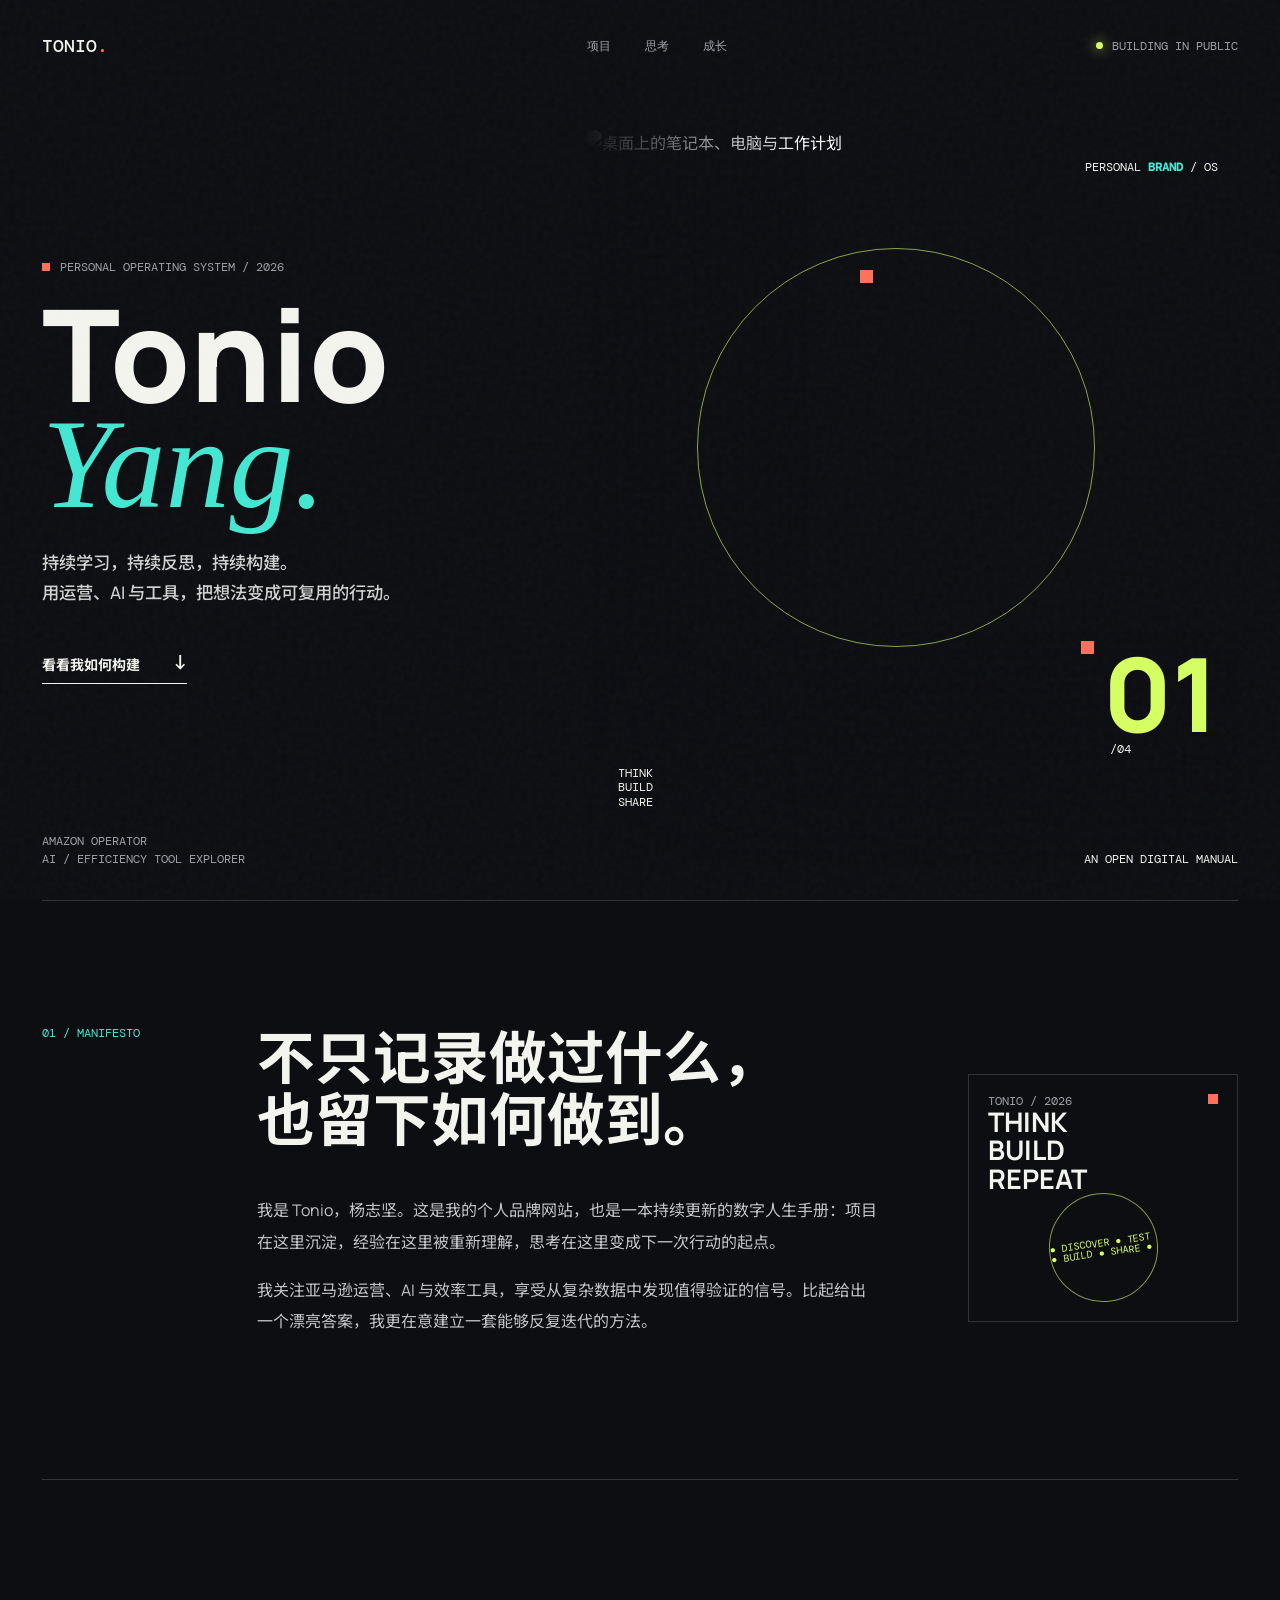
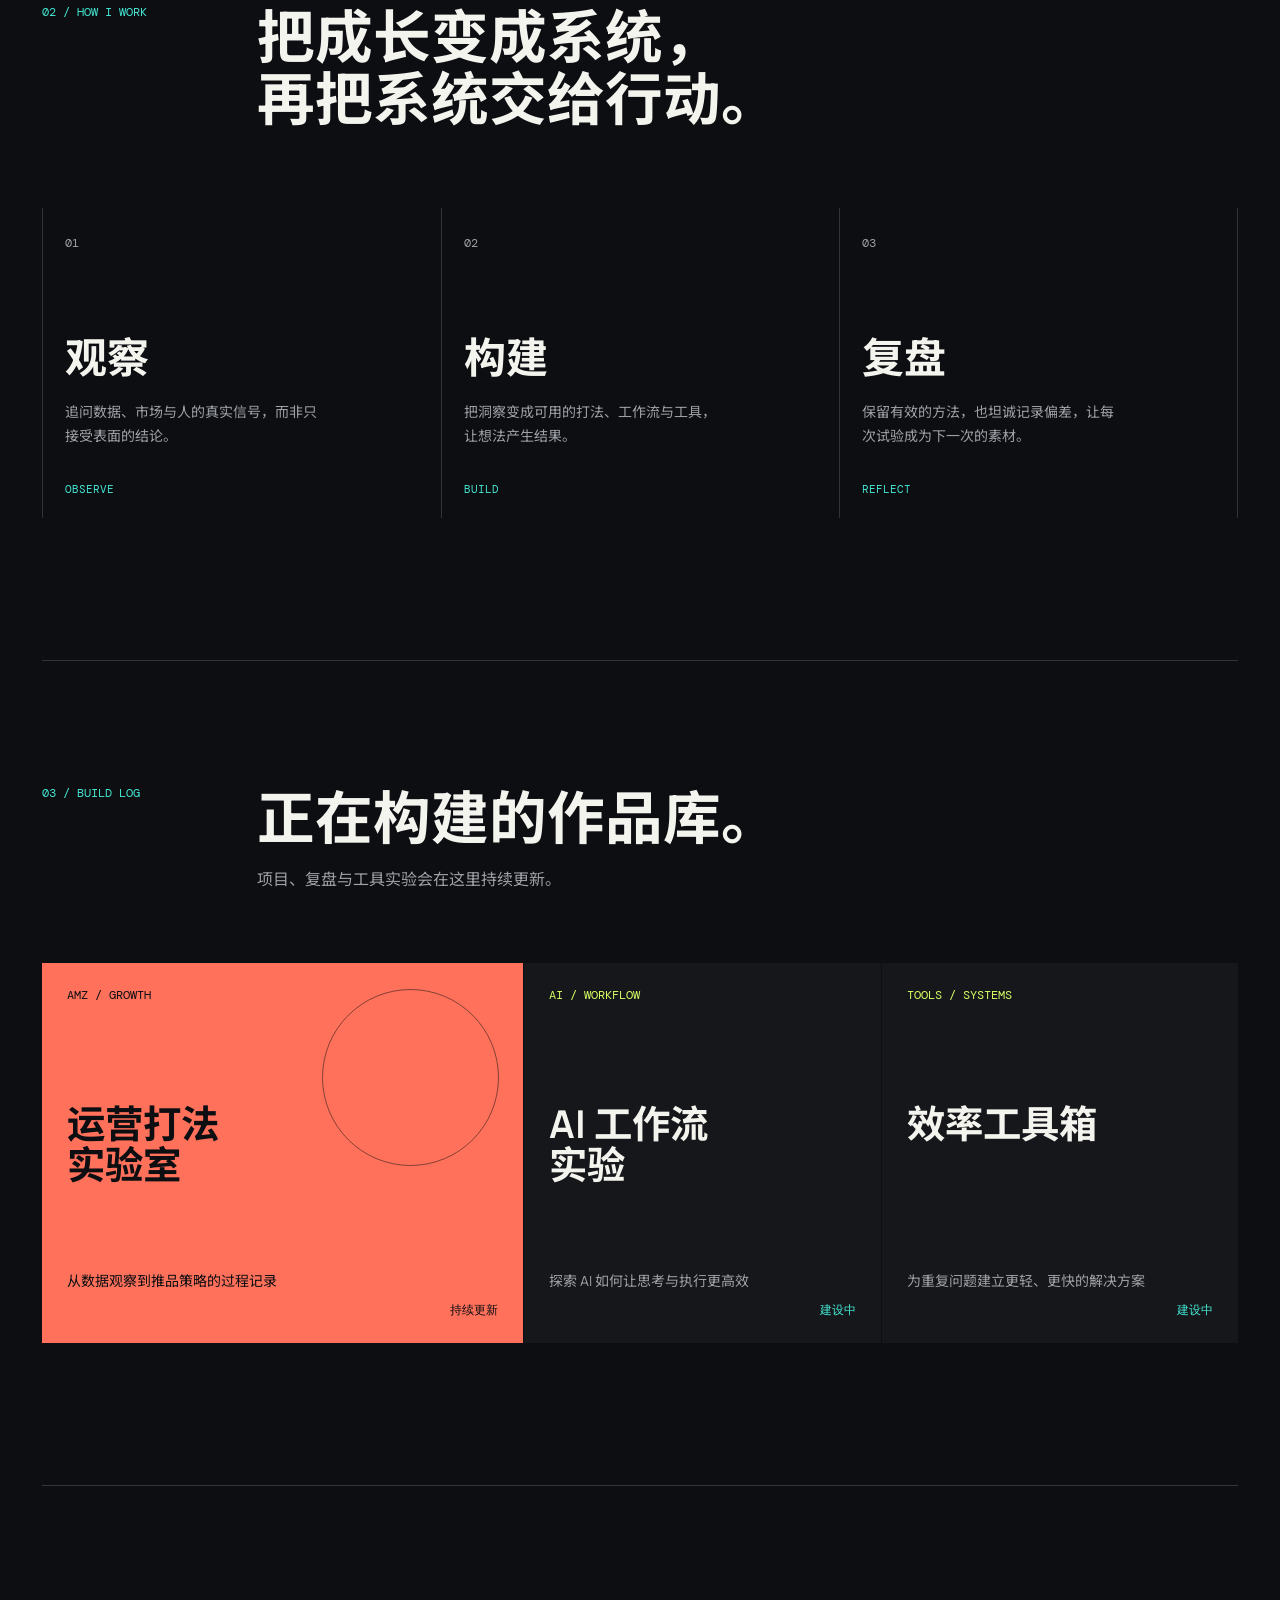
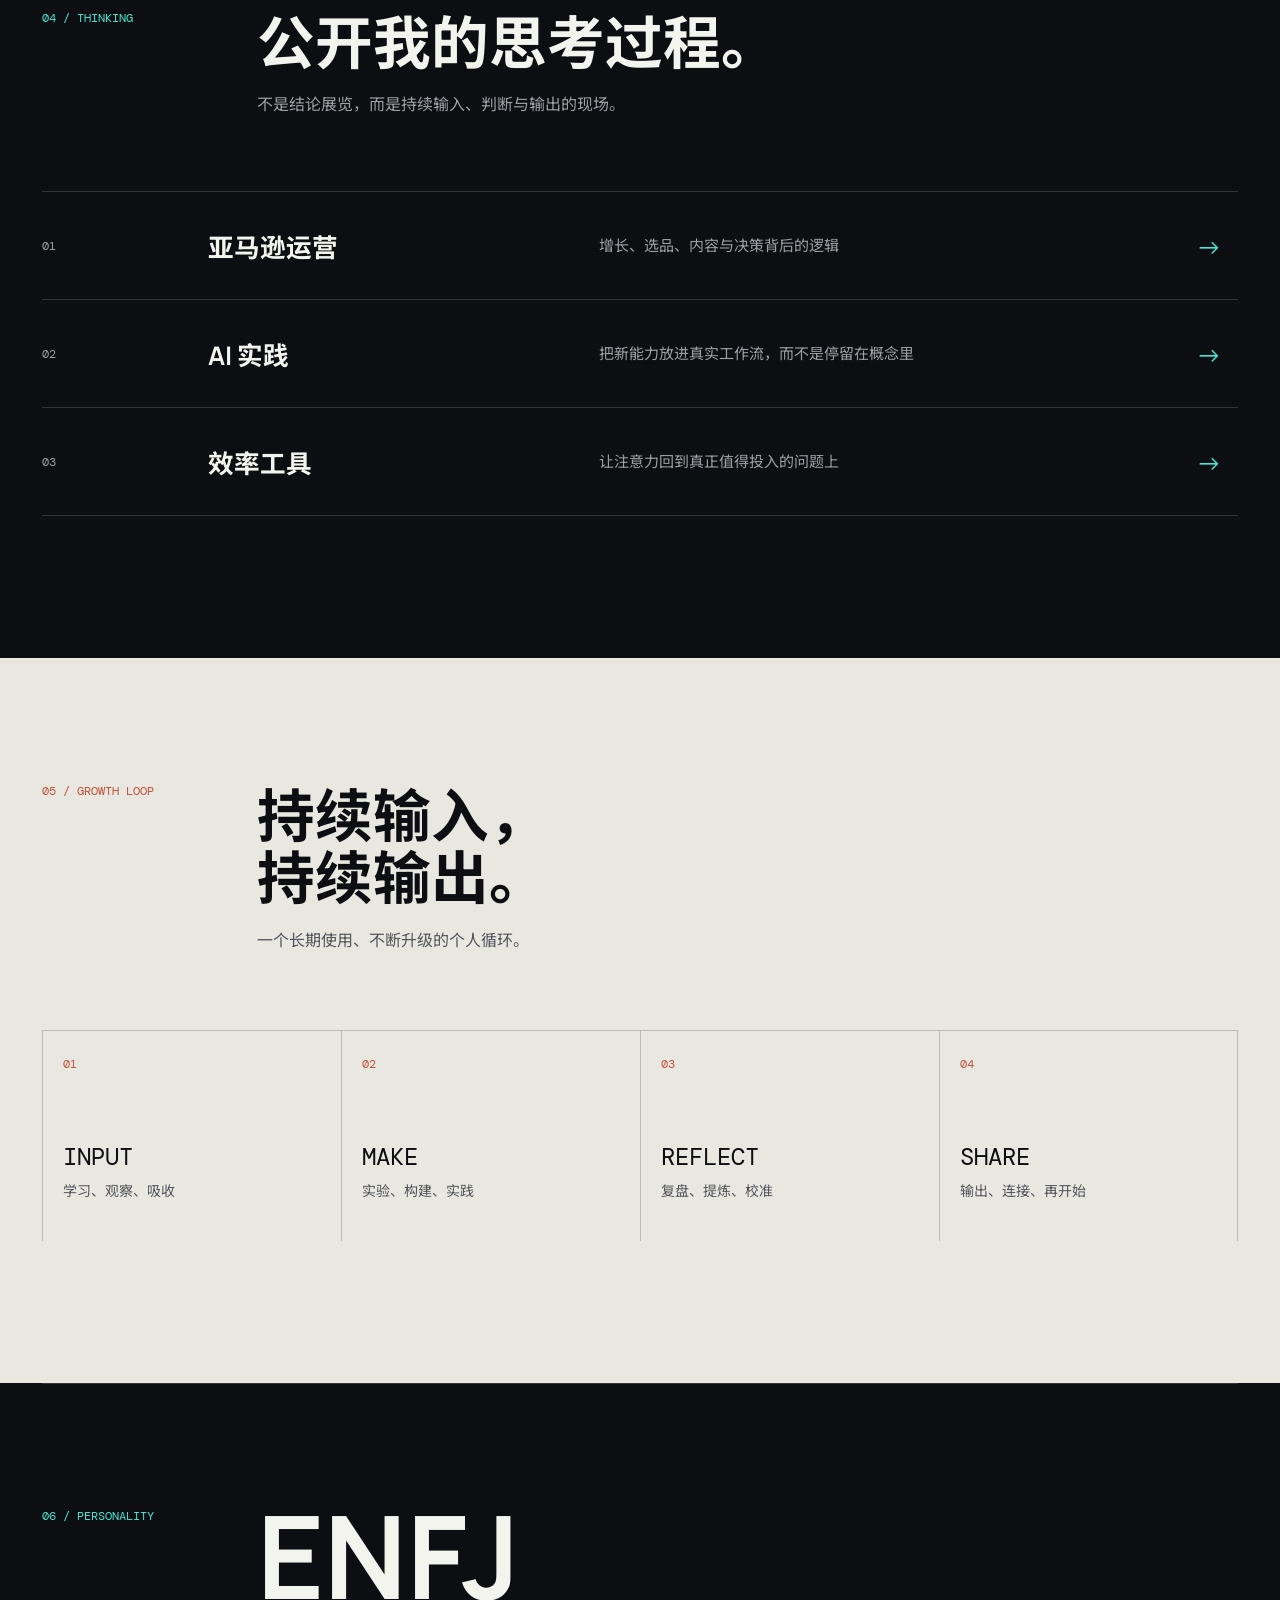
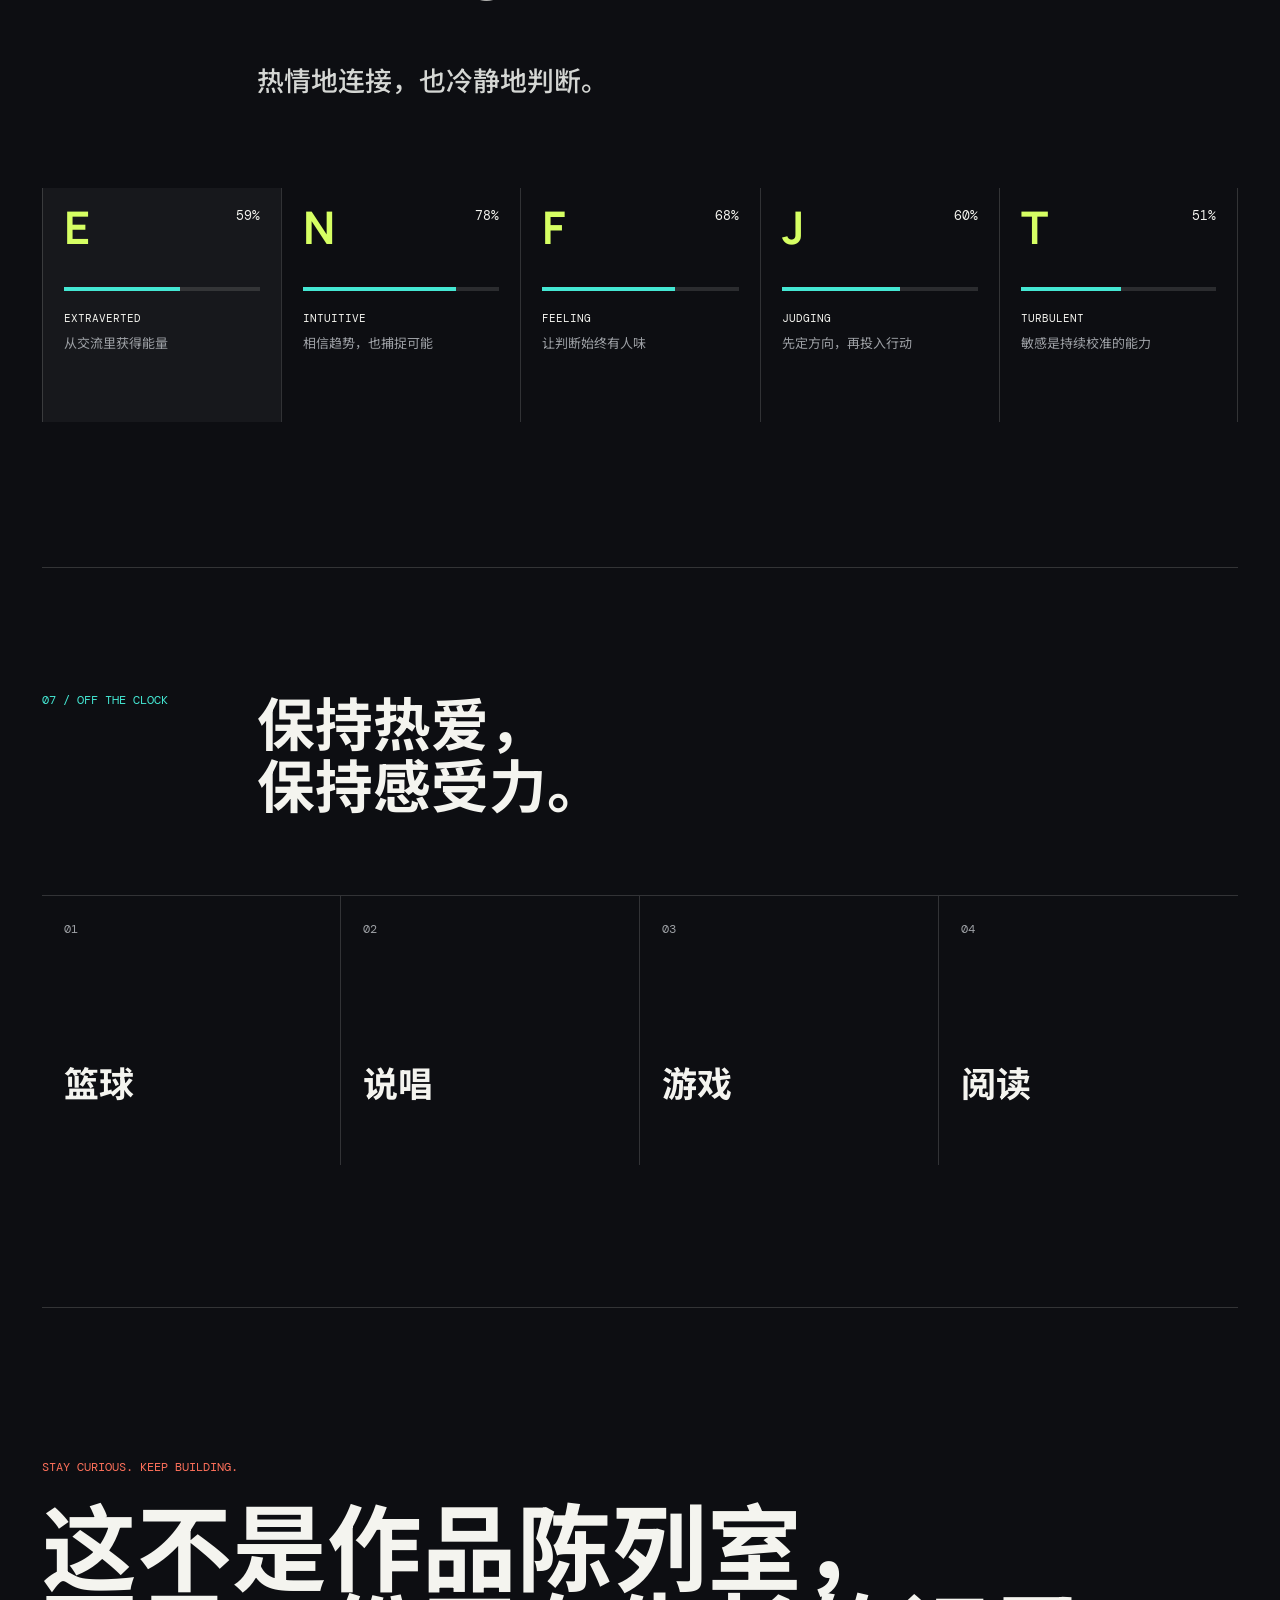
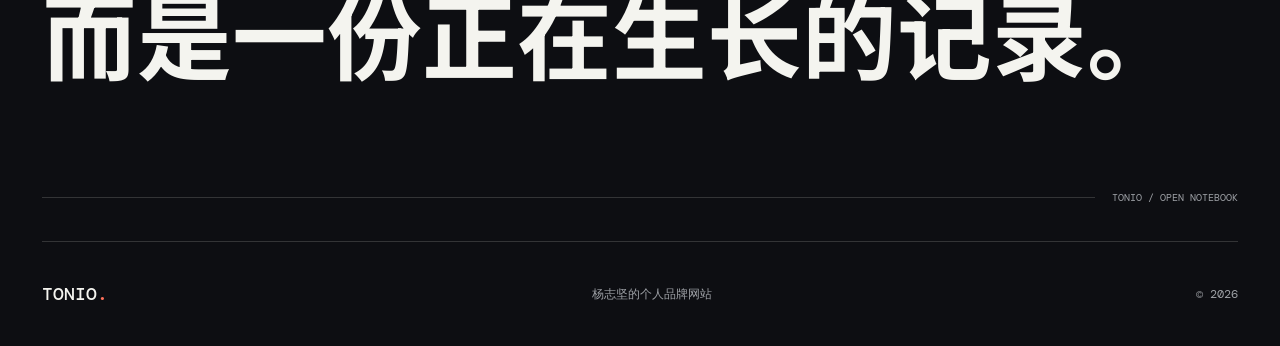
==== index.html @ 7b36118b "Initial personal brand website" ====
<!DOCTYPE html>
<html lang="zh-CN">
  <head>
    <meta charset="UTF-8" />
    <meta name="viewport" content="width=device-width, initial-scale=1.0" />
    <meta name="description" content="Tonio 杨志坚的个人品牌网站，记录亚马逊运营、AI、效率工具与持续构建。" />
    <title>Tonio | 杨志坚</title>
    <link rel="preconnect" href="https://images.unsplash.com" />
    <link rel="preconnect" href="https://fonts.googleapis.com" />
    <link rel="preconnect" href="https://fonts.gstatic.com" crossorigin />
    <link href="https://fonts.googleapis.com/css2?family=DM+Mono:wght@400;500&family=Manrope:wght@400;500;600;700;800&family=Noto+Sans+SC:wght@400;500;600;700;800&display=swap" rel="stylesheet" />
    <link rel="stylesheet" href="styles.css" />
  </head>
  <body>
    <div class="site-shell">
      <header class="site-header">
        <a class="wordmark" href="#top" aria-label="Tonio 主页">TONIO<span>.</span></a>
        <nav class="desktop-nav" aria-label="主导航">
          <a href="#projects">项目</a>
          <a href="#thinking">思考</a>
          <a href="#growth">成长</a>
        </nav>
        <a class="header-status" href="#about"><i></i> BUILDING IN PUBLIC</a>
      </header>

      <main id="top">
        <section class="hero brand-hero" aria-labelledby="hero-title">
          <div class="hero-copy">
            <p class="eyebrow"><span></span> PERSONAL OPERATING SYSTEM / 2026</p>
            <h1 id="hero-title">Tonio<br /><em>Yang.</em></h1>
            <p class="hero-intro">持续学习，持续反思，持续构建。<br />用运营、AI 与工具，把想法变成可复用的行动。</p>
            <a class="jump-link" href="#build">看看我如何构建 <b aria-hidden="true">↓</b></a>
          </div>
          <div class="hero-visual brand-visual">
            <div class="visual-label visual-label-top">PERSONAL <strong>BRAND</strong> / OS</div>
            <img src="https://images.unsplash.com/photo-1454165804606-c3d57bc86b40?auto=format&fit=crop&w=1400&q=85" alt="桌面上的笔记本、电脑与工作计划" />
            <div class="visual-number">01<span>/04</span></div>
            <div class="visual-label visual-label-bottom">THINK<br />BUILD<br />SHARE</div>
            <div class="signal signal-one"></div>
            <div class="signal signal-two"></div>
          </div>
          <div class="hero-footer">
            <p>AMAZON OPERATOR<br />AI / EFFICIENCY TOOL EXPLORER</p>
            <p>AN OPEN DIGITAL MANUAL</p>
          </div>
        </section>

        <section class="about section-grid" id="about" aria-labelledby="about-title">
          <p class="section-mark">01 / MANIFESTO</p>
          <div class="about-copy">
            <h2 id="about-title">不只记录做过什么，<br />也留下如何做到。</h2>
            <p>我是 Tonio，杨志坚。这是我的个人品牌网站，也是一本持续更新的数字人生手册：项目在这里沉淀，经验在这里被重新理解，思考在这里变成下一次行动的起点。</p>
            <p>我关注亚马逊运营、AI 与效率工具，享受从复杂数据中发现值得验证的信号。比起给出一个漂亮答案，我更在意建立一套能够反复迭代的方法。</p>
          </div>
          <aside class="profile-stamp" aria-label="个人关键词">
            <p>TONIO / 2026</p>
            <strong>THINK<br />BUILD<br />REPEAT</strong>
            <div class="stamp-ring">● DISCOVER ● TEST ● BUILD ● SHARE ●</div>
          </aside>
        </section>

        <section class="build-system" id="build" aria-labelledby="build-title">
          <div class="section-heading">
            <p class="section-mark">02 / HOW I WORK</p>
            <h2 id="build-title">把成长变成系统，<br />再把系统交给行动。</h2>
          </div>
          <div class="principles">
            <article class="principle-card"><span>01</span><h3>观察</h3><p>追问数据、市场与人的真实信号，而非只接受表面的结论。</p><b>OBSERVE</b></article>
            <article class="principle-card"><span>02</span><h3>构建</h3><p>把洞察变成可用的打法、工作流与工具，让想法产生结果。</p><b>BUILD</b></article>
            <article class="principle-card"><span>03</span><h3>复盘</h3><p>保留有效的方法，也坦诚记录偏差，让每次试验成为下一次的素材。</p><b>REFLECT</b></article>
          </div>
        </section>

        <section class="projects-section" id="projects" aria-labelledby="projects-title">
          <div class="section-heading compact-heading">
            <p class="section-mark">03 / BUILD LOG</p>
            <div><h2 id="projects-title">正在构建的作品库。</h2><p>项目、复盘与工具实验会在这里持续更新。</p></div>
          </div>
          <div class="project-grid">
            <article class="project-card featured-project"><p>AMZ / GROWTH</p><h3>运营打法<br />实验室</h3><span>从数据观察到推品策略的过程记录</span><b>持续更新</b></article>
            <article class="project-card"><p>AI / WORKFLOW</p><h3>AI 工作流<br />实验</h3><span>探索 AI 如何让思考与执行更高效</span><b>建设中</b></article>
            <article class="project-card"><p>TOOLS / SYSTEMS</p><h3>效率工具箱</h3><span>为重复问题建立更轻、更快的解决方案</span><b>建设中</b></article>
          </div>
        </section>

        <section class="thinking" id="thinking" aria-labelledby="thinking-title">
          <div class="section-heading compact-heading">
            <p class="section-mark">04 / THINKING</p>
            <div><h2 id="thinking-title">公开我的思考过程。</h2><p>不是结论展览，而是持续输入、判断与输出的现场。</p></div>
          </div>
          <div class="thought-list">
            <a class="thought-row" href="#thinking"><span>01</span><h3>亚马逊运营</h3><p>增长、选品、内容与决策背后的逻辑</p><b>→</b></a>
            <a class="thought-row" href="#thinking"><span>02</span><h3>AI 实践</h3><p>把新能力放进真实工作流，而不是停留在概念里</p><b>→</b></a>
            <a class="thought-row" href="#thinking"><span>03</span><h3>效率工具</h3><p>让注意力回到真正值得投入的问题上</p><b>→</b></a>
          </div>
        </section>

        <section class="growth" id="growth" aria-labelledby="growth-title">
          <div class="section-heading compact-heading">
            <p class="section-mark">05 / GROWTH LOOP</p>
            <div><h2 id="growth-title">持续输入，<br />持续输出。</h2><p>一个长期使用、不断升级的个人循环。</p></div>
          </div>
          <ol class="growth-loop">
            <li><strong>01</strong><div><b>INPUT</b><p>学习、观察、吸收</p></div></li>
            <li><strong>02</strong><div><b>MAKE</b><p>实验、构建、实践</p></div></li>
            <li><strong>03</strong><div><b>REFLECT</b><p>复盘、提炼、校准</p></div></li>
            <li><strong>04</strong><div><b>SHARE</b><p>输出、连接、再开始</p></div></li>
          </ol>
        </section>

        <section class="mindset" id="mindset" aria-labelledby="mindset-title">
          <div class="mindset-heading"><p class="section-mark">06 / PERSONALITY</p><h2 id="mindset-title">ENFJ<br /><span>热情地连接，也冷静地判断。</span></h2></div>
          <div class="traits" aria-label="MBTI 人格维度">
            <article class="trait-card active"><div class="trait-top"><span>E</span><b>59%</b></div><div class="meter"><i style="--value: 59%"></i></div><p>EXTRAVERTED</p><small>从交流里获得能量</small></article>
            <article class="trait-card"><div class="trait-top"><span>N</span><b>78%</b></div><div class="meter"><i style="--value: 78%"></i></div><p>INTUITIVE</p><small>相信趋势，也捕捉可能</small></article>
            <article class="trait-card"><div class="trait-top"><span>F</span><b>68%</b></div><div class="meter"><i style="--value: 68%"></i></div><p>FEELING</p><small>让判断始终有人味</small></article>
            <article class="trait-card"><div class="trait-top"><span>J</span><b>60%</b></div><div class="meter"><i style="--value: 60%"></i></div><p>JUDGING</p><small>先定方向，再投入行动</small></article>
            <article class="trait-card split-trait"><div class="trait-top"><span>T</span><b>51%</b></div><div class="meter"><i style="--value: 51%"></i></div><p>TURBULENT</p><small>敏感是持续校准的能力</small></article>
          </div>
        </section>

        <section class="off-work" id="off-work" aria-labelledby="off-work-title">
          <div class="off-work-header"><p class="section-mark">07 / OFF THE CLOCK</p><h2 id="off-work-title">保持热爱，<br />保持感受力。</h2></div>
          <div class="interests">
            <article class="interest-card basketball"><span>01</span><h3>篮球</h3><p>在每一次跑动与协作里，找回专注。</p></article>
            <article class="interest-card music"><span>02</span><h3>说唱</h3><p>喜欢真实、有态度，也有节奏的表达。</p></article>
            <article class="interest-card game"><span>03</span><h3>游戏</h3><p>沉浸、探索，然后重新理解规则。</p></article>
            <article class="interest-card books"><span>04</span><h3>阅读</h3><p>用别人的问题，打开自己的答案。</p></article>
          </div>
        </section>

        <section class="closing"><p>STAY CURIOUS. KEEP BUILDING.</p><h2>这不是作品陈列室，<br />而是一份正在生长的记录。</h2><div class="closing-line"><span></span><b>TONIO / OPEN NOTEBOOK</b></div></section>
      </main>
      <footer class="site-footer"><a class="wordmark" href="#top">TONIO<span>.</span></a><p>杨志坚的个人品牌网站</p><p>© <span id="year"></span></p></footer>
    </div>
    <script src="script.js"></script>
  </body>
</html>
---- styles.css ----
:root {
  --bg: #0d0e12;
  --ink: #f4f4ef;
  --muted: #9da0a5;
  --line: rgba(244, 244, 239, 0.16);
  --cyan: #44e7d3;
  --coral: #ff715b;
  --acid: #d6ff63;
  --display: "Manrope", "Noto Sans SC", sans-serif;
  --mono: "DM Mono", monospace;
}

* { box-sizing: border-box; }
html { scroll-behavior: smooth; }
body {
  margin: 0;
  color: var(--ink);
  background: var(--bg);
  font-family: var(--display);
  letter-spacing: 0;
  overflow-x: hidden;
}
body::before {
  background-image: url("data:image/svg+xml,%3Csvg viewBox='0 0 180 180' xmlns='http://www.w3.org/2000/svg'%3E%3Cfilter id='n'%3E%3CfeTurbulence type='fractalNoise' baseFrequency='.9' numOctaves='4' stitchTiles='stitch'/%3E%3C/filter%3E%3Crect width='100%25' height='100%25' filter='url(%23n)' opacity='.85'/%3E%3C/svg%3E");
  content: "";
  inset: 0;
  opacity: 0.035;
  pointer-events: none;
  position: fixed;
  z-index: 20;
}
a { color: inherit; text-decoration: none; }
.site-shell { margin: auto; max-width: 1520px; padding: 0 42px; }
.site-header {
  align-items: center;
  display: flex;
  height: 92px;
  justify-content: space-between;
}
.wordmark { font: 500 18px/1 var(--mono); letter-spacing: 0; }
.wordmark span { color: var(--coral); }
.desktop-nav { display: flex; gap: 34px; margin-left: 110px; }
.desktop-nav a, .header-status, .eyebrow, .section-mark, .hero-footer, .profile-stamp p, .trait-card p, .interest-card span, .closing p, .site-footer p { font: 12px/1.2 var(--mono); }
.desktop-nav a { color: var(--muted); transition: color .25s ease; }
.desktop-nav a:hover { color: var(--cyan); }
.header-status { align-items: center; color: var(--muted); display: flex; gap: 9px; }
.header-status i { background: var(--acid); border-radius: 50%; box-shadow: 0 0 13px var(--acid); height: 7px; width: 7px; }

.hero { display: grid; grid-template-columns: 1fr 1.2fr; min-height: calc(100vh - 92px); padding: 38px 0 32px; position: relative; }
.hero-copy { align-self: center; padding: 40px 0 105px; position: relative; z-index: 1; }
.eyebrow { align-items: center; color: var(--muted); display: flex; gap: 10px; }
.eyebrow span { background: var(--coral); height: 8px; width: 8px; }
h1, h2, h3, p { margin: 0; }
h1 { font-size: clamp(74px, 10vw, 170px); font-weight: 800; letter-spacing: 0; line-height: .82; margin: 27px 0 31px; }
h1 em { color: var(--cyan); font-family: Georgia, serif; font-weight: 400; }
.hero-intro { color: #d1d2d1; font-size: clamp(16px, 1.35vw, 21px); font-weight: 500; line-height: 1.75; }
.jump-link { border-bottom: 1px solid var(--ink); display: inline-flex; font-size: 14px; font-weight: 700; gap: 33px; margin-top: 46px; padding-bottom: 9px; transition: border-color .25s ease, color .25s ease; }
.jump-link:hover { border-color: var(--cyan); color: var(--cyan); }
.jump-link b { font-size: 20px; line-height: .7; }
.hero-visual { min-height: 610px; overflow: hidden; position: relative; }
.hero-visual::after { background: linear-gradient(90deg, var(--bg) 0%, transparent 34%), linear-gradient(0deg, var(--bg) 0%, transparent 32%); content: ""; inset: 0; position: absolute; }
.hero-visual img { filter: grayscale(100%) contrast(1.12); height: 100%; object-fit: cover; object-position: center; position: absolute; width: 100%; }
.hero-visual::before { border: 1px solid rgba(68, 231, 211, .55); border-radius: 50%; content: ""; height: min(31vw, 420px); left: 17%; position: absolute; top: 16%; width: min(31vw, 420px); z-index: 1; }
.visual-number { bottom: 15%; color: var(--acid); font-size: clamp(76px, 11vw, 165px); font-weight: 800; line-height: .75; position: absolute; right: -2%; z-index: 2; }
.visual-number span { font: 17px var(--mono); vertical-align: top; }
.visual-label { color: var(--ink); font: 12px/1.2 var(--mono); position: absolute; z-index: 2; }
.visual-label strong { color: var(--cyan); }
.visual-label-top { right: 3%; top: 4%; }
.visual-label-bottom { bottom: 8%; left: 5%; }
.signal { background: var(--coral); height: 13px; position: absolute; width: 13px; z-index: 2; }
.signal-one { left: 42%; top: 19%; }
.signal-two { bottom: 29%; right: 22%; }
.hero-footer { align-items: end; bottom: 32px; color: var(--muted); display: flex; justify-content: space-between; left: 0; position: absolute; right: 0; }
.hero-footer p { line-height: 1.45; }
.hero-footer p:last-child { color: var(--ink); }
.hero-footer span { color: var(--muted); }

.section-grid { border-top: 1px solid var(--line); display: grid; grid-template-columns: 18% 1fr 28%; padding: 125px 0 142px; }
.section-mark { color: var(--cyan); }
.about-copy { max-width: 620px; }
h2 { font-size: clamp(37px, 4.5vw, 73px); font-weight: 700; line-height: 1.08; }
.about-copy h2 { margin-bottom: 45px; }
.about-copy p { color: #c2c4c5; font-size: 16px; line-height: 1.95; margin-top: 17px; }
.profile-stamp { align-self: end; border: 1px solid var(--line); display: flex; flex-direction: column; justify-content: space-between; margin: 0 0 15px auto; min-height: 238px; padding: 19px; position: relative; width: min(100%, 270px); }
.profile-stamp::before { background: var(--coral); content: ""; height: 10px; position: absolute; right: 19px; top: 19px; width: 10px; }
.profile-stamp p { color: var(--muted); }
.profile-stamp strong { font-size: 27px; line-height: 1.05; }
.stamp-ring { align-self: center; border: 1px solid rgba(214, 255, 99, .6); border-radius: 50%; color: var(--acid); display: grid; font: 10px/1 var(--mono); height: 109px; place-items: center; transform: rotate(-8deg); width: 109px; }

.mindset { border-top: 1px solid var(--line); padding: 125px 0 145px; }
.mindset-heading { align-items: start; display: grid; grid-template-columns: 18% 1fr; }
.mindset-heading h2 { font-size: clamp(62px, 9vw, 140px); line-height: .8; }
.mindset-heading h2 span { color: #d5d7d4; font-size: clamp(21px, 2.1vw, 32px); font-weight: 500; line-height: 2.2; }
.traits { display: grid; grid-template-columns: repeat(5, 1fr); margin-top: 78px; }
.trait-card { border-left: 1px solid var(--line); min-height: 234px; padding: 19px 21px; transition: background .3s ease; }
.trait-card:last-child { border-right: 1px solid var(--line); }
.trait-card:hover, .trait-card.active { background: rgba(255,255,255,.045); }
.trait-top { align-items: start; display: flex; justify-content: space-between; }
.trait-top span { color: var(--acid); font-size: 45px; font-weight: 700; line-height: .9; }
.trait-top b { font: 13px var(--mono); }
.meter { background: rgba(244,244,239,.13); height: 4px; margin: 39px 0 21px; overflow: hidden; }
.meter i { background: var(--cyan); display: block; height: 100%; transform: scaleX(0); transform-origin: left; width: var(--value); }
.trait-card p { font-size: 11px; letter-spacing: 0; }
.trait-card small { color: var(--muted); display: block; font-size: 13px; line-height: 1.55; margin-top: 8px; }

.off-work { border-top: 1px solid var(--line); padding: 125px 0 142px; }
.off-work-header { align-items: start; display: grid; grid-template-columns: 18% 1fr; }
.interests { display: grid; grid-template-columns: repeat(4, 1fr); margin-top: 78px; }
.interest-card { border-top: 1px solid var(--line); min-height: 270px; padding: 20px 22px; position: relative; transition: color .3s ease, background .3s ease; }
.interest-card:not(:last-child) { border-right: 1px solid var(--line); }
.interest-card span { color: var(--muted); }
.interest-card h3 { bottom: 57px; font-size: 35px; font-weight: 700; position: absolute; }
.interest-card p { bottom: 21px; color: var(--muted); font-size: 13px; left: 22px; line-height: 1.6; opacity: 0; position: absolute; right: 15px; transform: translateY(8px); transition: opacity .25s ease, transform .25s ease; }
.interest-card:hover { background: var(--ink); color: var(--bg); }
.interest-card:hover p { opacity: 1; transform: translateY(0); }
.basketball:hover { background: var(--coral); }
.music:hover { background: var(--cyan); }
.game:hover { background: var(--acid); }
.books:hover { background: #f0b8db; }
.interest-card:hover p, .interest-card:hover span { color: var(--bg); }

.closing { border-top: 1px solid var(--line); padding: 152px 0 37px; }
.closing > p { color: var(--coral); margin-bottom: 28px; }
.closing h2 { font-size: clamp(48px, 7.4vw, 118px); letter-spacing: 0; line-height: .94; max-width: 1160px; }
.closing-line { align-items: center; display: flex; gap: 17px; margin-top: 110px; }
.closing-line span { background: var(--line); height: 1px; flex: 1; }
.closing-line b { color: var(--muted); font: 10px var(--mono); }
.site-footer { align-items: center; border-top: 1px solid var(--line); display: flex; justify-content: space-between; min-height: 105px; }
.site-footer p { color: var(--muted); }

@media (prefers-reduced-motion: no-preference) {
  .hero-copy, .hero-visual { animation: enter .8s ease both; }
  .hero-visual { animation-delay: .14s; }
  .traits.in-view .meter i { animation: fill .85s cubic-bezier(.2,.8,.2,1) forwards; }
}
@keyframes enter { from { opacity: 0; transform: translateY(18px); } to { opacity: 1; transform: translateY(0); } }
@keyframes fill { to { transform: scaleX(1); } }
@media (max-width: 850px) {
  .site-shell { padding: 0 21px; }
  .site-header { height: 70px; }
  .desktop-nav, .header-status { display: none; }
  .hero { display: flex; flex-direction: column; min-height: auto; padding: 37px 0 0; }
  .hero-copy { padding: 0 0 56px; }
  h1 { font-size: clamp(70px, 22vw, 116px); }
  .hero-visual { height: 420px; min-height: 0; }
  .hero-visual::before { height: 230px; left: 19%; top: 18%; width: 230px; }
  .hero-footer { bottom: 14px; left: 0; right: 0; }
  .hero-footer p:first-child { font-size: 10px; }
  .section-grid, .mindset-heading, .off-work-header { display: block; }
  .section-grid, .mindset, .off-work { padding: 79px 0 86px; }
  .section-mark { margin-bottom: 34px; }
  .about-copy h2 { margin-bottom: 30px; }
  .profile-stamp { margin: 57px 0 0; }
  .mindset-heading h2 { font-size: clamp(58px, 20vw, 100px); }
  .mindset-heading h2 span { display: block; font-size: 20px; line-height: 1.4; margin-top: 23px; }
  .traits { grid-template-columns: 1fr 1fr; margin-top: 54px; }
  .trait-card { min-height: 190px; }
  .trait-card:last-child { border-bottom: 1px solid var(--line); }
  .off-work-header h2 { font-size: 48px; }
  .interests { grid-template-columns: 1fr 1fr; margin-top: 55px; }
  .interest-card { min-height: 205px; }
  .interest-card:nth-child(2) { border-right: 0; }
  .interest-card:nth-child(-n+2) { border-bottom: 1px solid var(--line); }
  .interest-card h3 { bottom: 25px; font-size: 28px; }
  .interest-card p { display: none; }
  .closing { padding: 86px 0 29px; }
  .closing h2 { font-size: 48px; }
  .closing-line { margin-top: 77px; }
  .site-footer { align-items: flex-start; flex-direction: column; gap: 15px; padding: 28px 0; }
}

/* Personal brand layers */
.brand-hero .hero-copy { padding-bottom: 94px; }
.brand-visual img { object-position: 58% center; }
.brand-visual::before { border-color: rgba(214, 255, 99, .62); }
.brand-visual .visual-number { font-size: clamp(52px, 8vw, 120px); right: 3%; }
.brand-visual .visual-number span { color: var(--ink); display: block; font-size: 12px; margin: 10px 0 0 7px; }

.section-heading { align-items: start; display: grid; grid-template-columns: 18% 1fr; }
.section-heading h2 { max-width: 940px; }
.build-system, .projects-section, .thinking, .growth { border-top: 1px solid var(--line); padding: 125px 0 142px; }
.principles { display: grid; grid-template-columns: repeat(3, 1fr); margin-top: 78px; }
.principle-card { border-left: 1px solid var(--line); min-height: 310px; padding: 22px; position: relative; }
.principle-card:last-child { border-right: 1px solid var(--line); }
.principle-card span, .project-card p, .project-card b, .thought-row span, .growth-loop strong, .growth-loop b { font: 12px/1.2 var(--mono); }
.principle-card span { color: var(--muted); }
.principle-card h3 { font-size: 42px; margin-top: 72px; }
.principle-card p { color: var(--muted); font-size: 14px; line-height: 1.75; margin-top: 14px; max-width: 255px; }
.principle-card b { bottom: 22px; color: var(--cyan); font: 11px var(--mono); position: absolute; }

.compact-heading > div > p { color: var(--muted); font-size: 16px; line-height: 1.7; margin-top: 18px; }
.project-grid { display: grid; grid-template-columns: 1.35fr 1fr 1fr; gap: 1px; margin-top: 70px; }
.project-card { background: rgba(255, 255, 255, .04); min-height: 380px; padding: 25px; position: relative; transition: background .3s ease, color .3s ease, transform .3s ease; }
.project-card:hover { background: var(--cyan); color: var(--bg); transform: translateY(-7px); }
.project-card p { color: var(--acid); }
.project-card:hover p, .project-card:hover b, .project-card:hover span { color: var(--bg); }
.project-card h3 { font-size: clamp(28px, 3vw, 45px); line-height: 1.05; margin-top: 102px; }
.project-card > span { bottom: 51px; color: var(--muted); font-size: 14px; line-height: 1.65; max-width: 250px; position: absolute; }
.project-card b { bottom: 25px; color: var(--cyan); font-weight: 400; position: absolute; right: 25px; }
.featured-project { background: var(--coral); color: var(--bg); }
.featured-project p, .featured-project b, .featured-project > span { color: var(--bg); }
.featured-project::after { border: 1px solid rgba(13, 14, 18, .5); border-radius: 50%; content: ""; height: 175px; position: absolute; right: 24px; top: 26px; width: 175px; }

.thought-list { border-top: 1px solid var(--line); margin-top: 73px; }
.thought-row { align-items: center; border-bottom: 1px solid var(--line); display: grid; gap: 24px; grid-template-columns: 12% 31% 1fr 30px; min-height: 108px; padding: 18px 12px 18px 0; transition: background .25s ease, padding .25s ease; }
.thought-row:hover { background: rgba(255, 255, 255, .05); padding-left: 17px; }
.thought-row span { color: var(--muted); }
.thought-row h3 { font-size: clamp(23px, 2vw, 31px); }
.thought-row p { color: var(--muted); font-size: 15px; line-height: 1.5; }
.thought-row b { color: var(--cyan); font-size: 26px; font-weight: 400; }

.growth { background: #e8e8e0; color: var(--bg); margin: 0 calc(50% - 50vw); padding-left: max(42px, calc((100vw - 1436px) / 2)); padding-right: max(42px, calc((100vw - 1436px) / 2)); }
.growth .section-mark { color: #c84e39; }
.growth .compact-heading > div > p { color: #52555b; }
.growth-loop { border-top: 1px solid rgba(13, 14, 18, .2); display: grid; grid-template-columns: repeat(4, 1fr); list-style: none; margin: 76px 0 0; padding: 0; }
.growth-loop li { border-left: 1px solid rgba(13, 14, 18, .2); min-height: 210px; padding: 20px; }
.growth-loop li:last-child { border-right: 1px solid rgba(13, 14, 18, .2); }
.growth-loop strong { color: #c84e39; }
.growth-loop div { margin-top: 70px; }
.growth-loop b { font-size: 24px; }
.growth-loop p { color: #52555b; font-size: 14px; margin-top: 8px; }

@media (max-width: 850px) {
  .brand-hero .hero-copy { padding-bottom: 56px; }
  .section-heading { display: block; }
  .build-system, .projects-section, .thinking, .growth { padding-bottom: 86px; padding-top: 79px; }
  .section-heading .section-mark { margin-bottom: 34px; }
  .principles { grid-template-columns: 1fr; margin-top: 52px; }
  .principle-card { border-bottom: 1px solid var(--line); border-right: 1px solid var(--line); min-height: 220px; }
  .principle-card h3 { margin-top: 35px; }
  .project-grid { grid-template-columns: 1fr; margin-top: 53px; }
  .project-card { min-height: 270px; }
  .project-card h3 { margin-top: 62px; }
  .featured-project::after { height: 125px; width: 125px; }
  .thought-list { margin-top: 53px; }
  .thought-row { gap: 10px; grid-template-columns: 38px 1fr 25px; min-height: 125px; }
  .thought-row p { display: none; }
  .growth { margin-left: -21px; margin-right: -21px; padding-left: 21px; padding-right: 21px; }
  .growth-loop { grid-template-columns: 1fr 1fr; margin-top: 52px; }
  .growth-loop li { min-height: 175px; }
  .growth-loop li:nth-child(2) { border-right: 1px solid rgba(13, 14, 18, .2); }
  .growth-loop div { margin-top: 45px; }
}
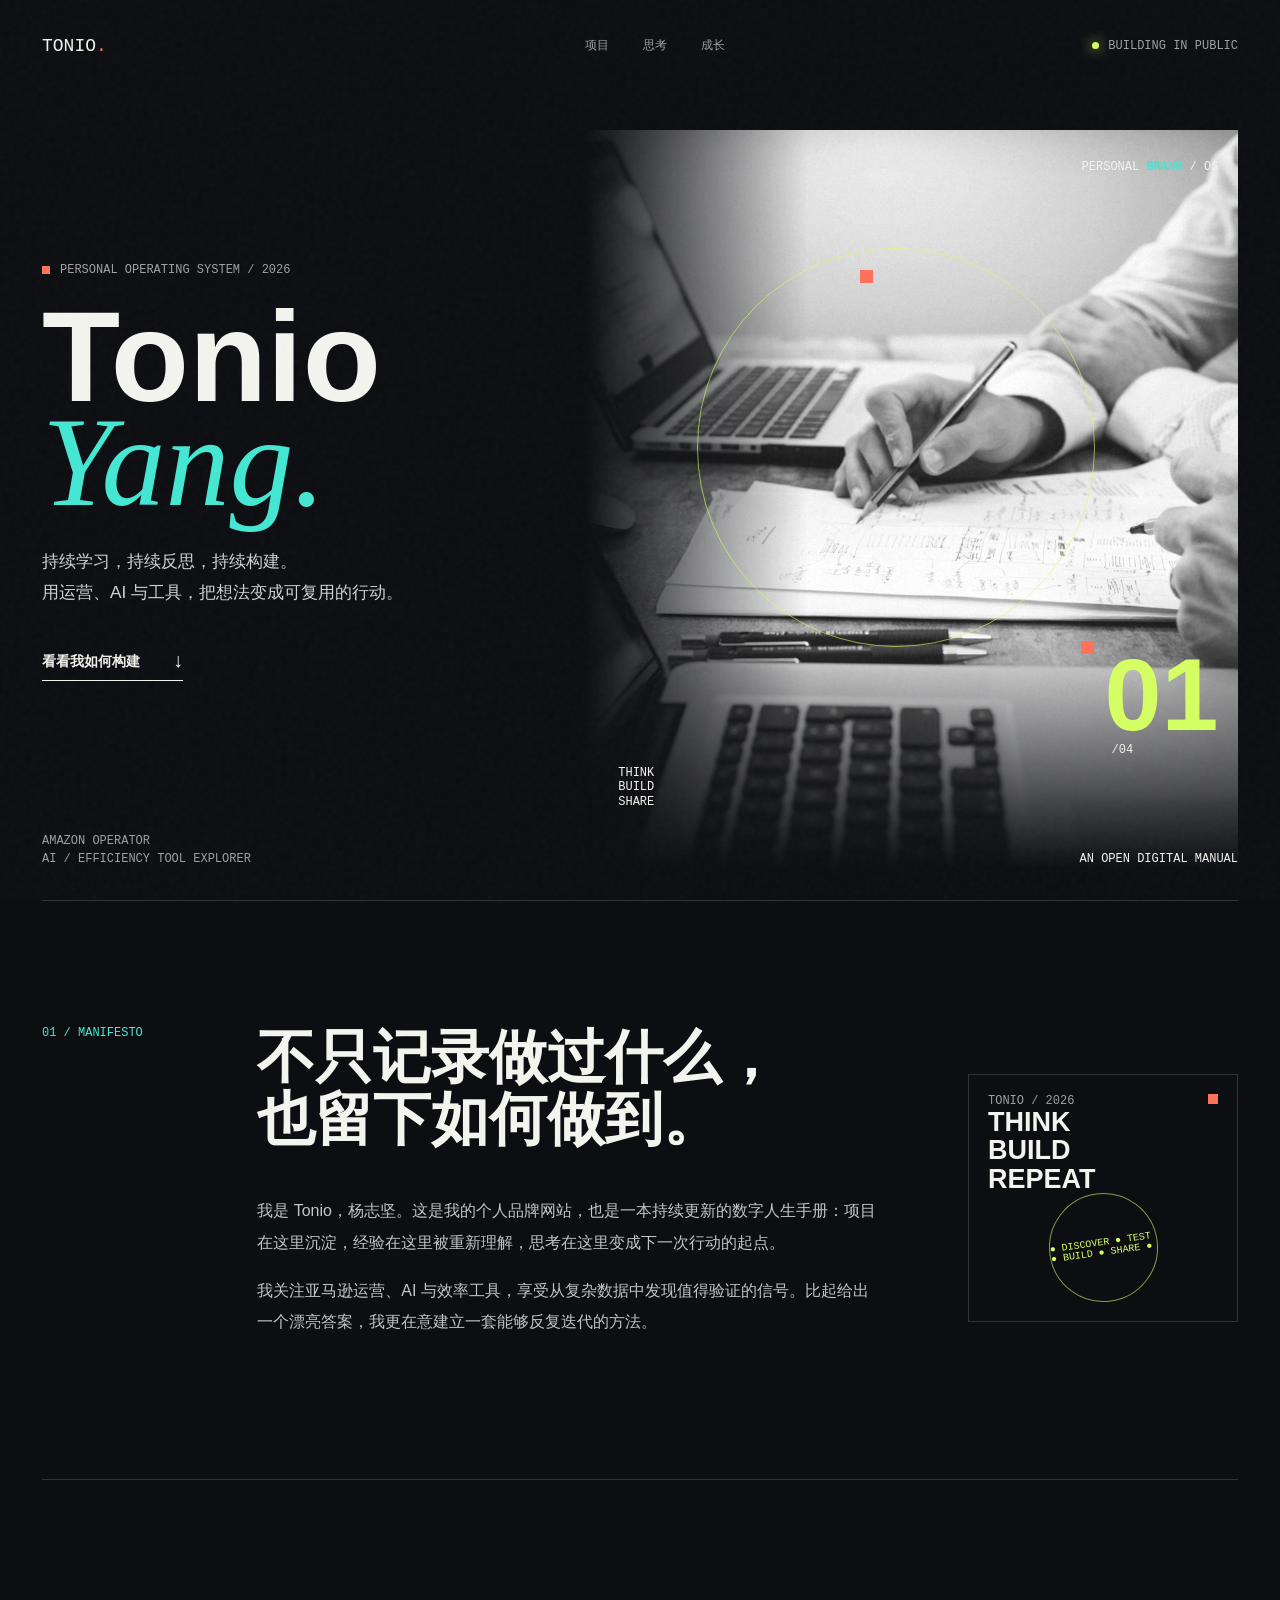
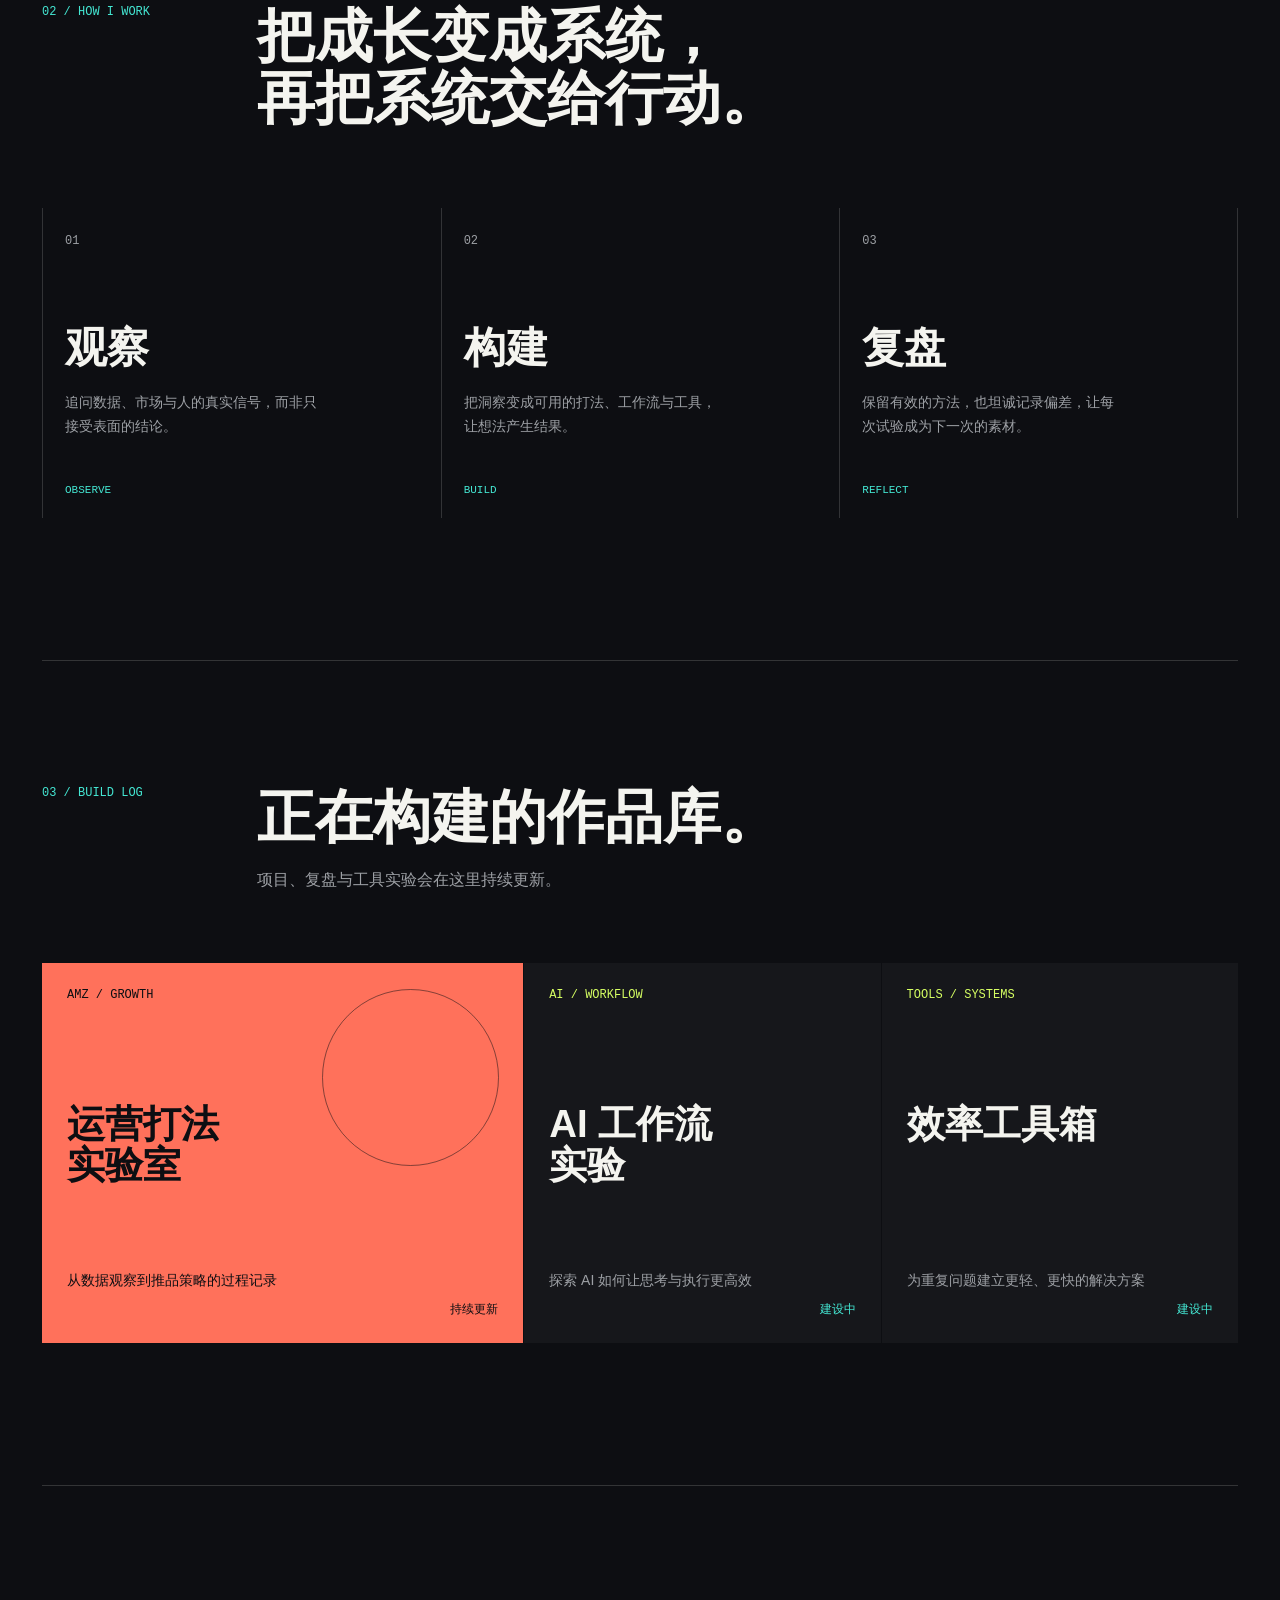
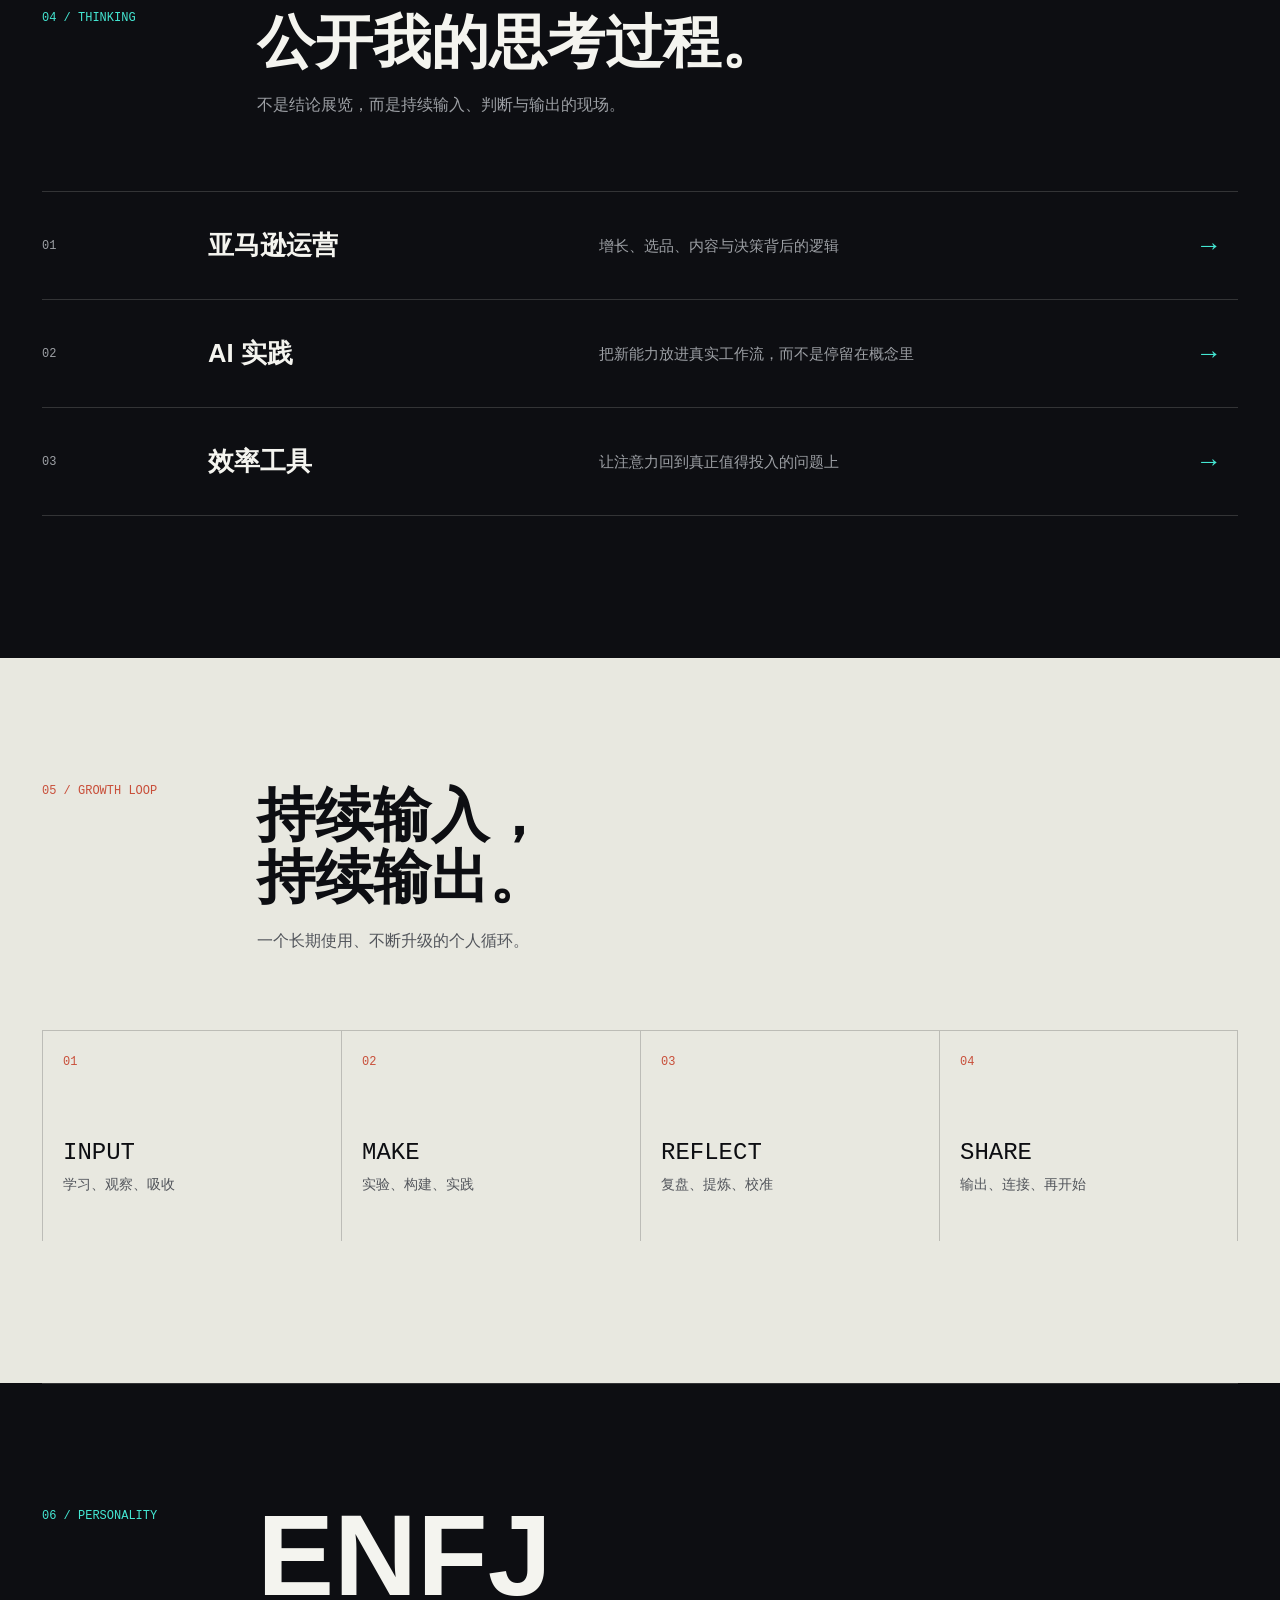
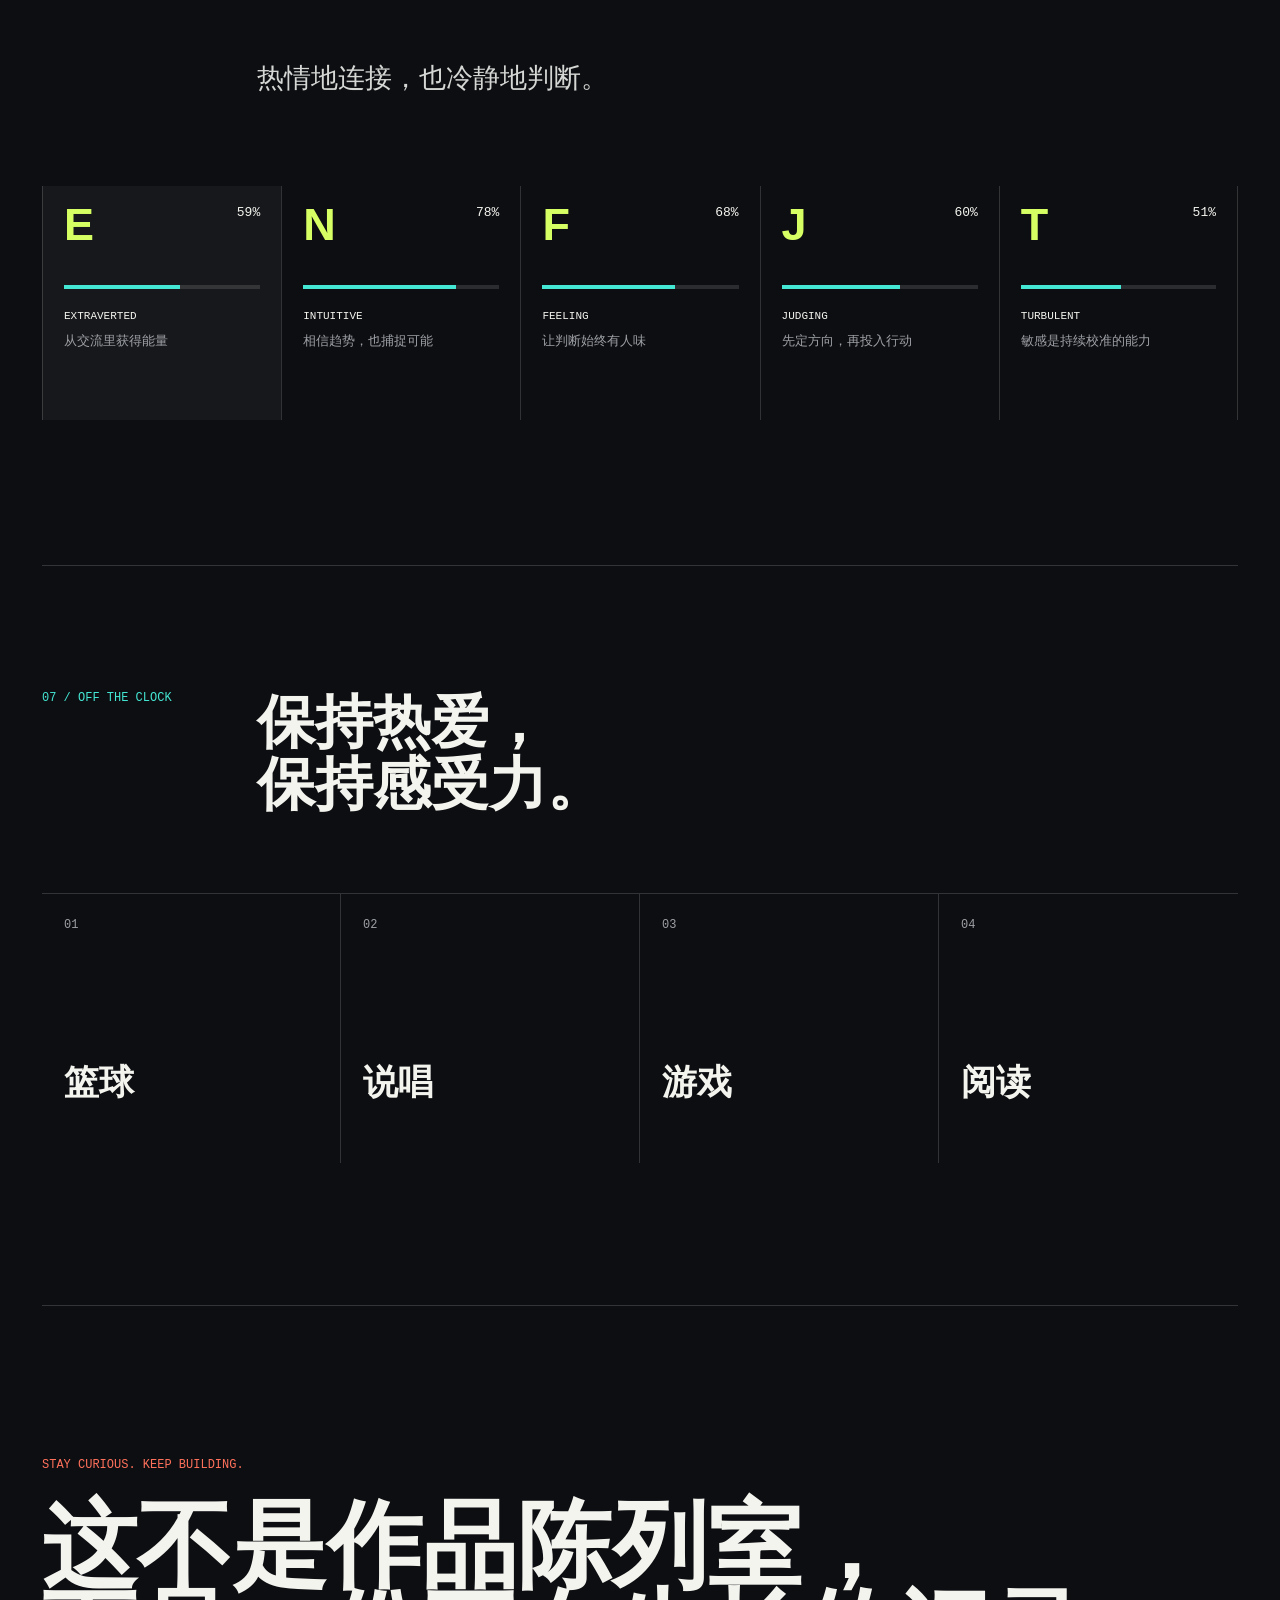
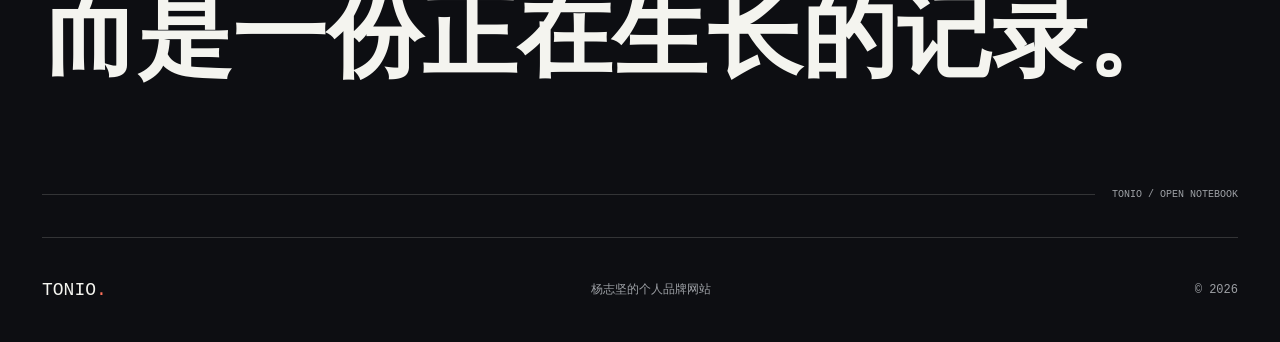
==== commit 94f9df1b: "Make public site load without external assets" ====
--- a/index.html
+++ b/index.html
@@ -5,10 +5,6 @@
     <meta name="viewport" content="width=device-width, initial-scale=1.0" />
     <meta name="description" content="Tonio 杨志坚的个人品牌网站，记录亚马逊运营、AI、效率工具与持续构建。" />
     <title>Tonio | 杨志坚</title>
-    <link rel="preconnect" href="https://images.unsplash.com" />
-    <link rel="preconnect" href="https://fonts.googleapis.com" />
-    <link rel="preconnect" href="https://fonts.gstatic.com" crossorigin />
-    <link href="https://fonts.googleapis.com/css2?family=DM+Mono:wght@400;500&family=Manrope:wght@400;500;600;700;800&family=Noto+Sans+SC:wght@400;500;600;700;800&display=swap" rel="stylesheet" />
     <link rel="stylesheet" href="styles.css" />
   </head>
   <body>
@@ -33,7 +29,7 @@
           </div>
           <div class="hero-visual brand-visual">
             <div class="visual-label visual-label-top">PERSONAL <strong>BRAND</strong> / OS</div>
-            <img src="https://images.unsplash.com/photo-1454165804606-c3d57bc86b40?auto=format&fit=crop&w=1400&q=85" alt="桌面上的笔记本、电脑与工作计划" />
+            <img src="assets/hero-workspace.jpg" alt="桌面上的笔记本、电脑与工作计划" />
             <div class="visual-number">01<span>/04</span></div>
             <div class="visual-label visual-label-bottom">THINK<br />BUILD<br />SHARE</div>
             <div class="signal signal-one"></div>
--- a/styles.css
+++ b/styles.css
@@ -6,8 +6,8 @@
   --cyan: #44e7d3;
   --coral: #ff715b;
   --acid: #d6ff63;
-  --display: "Manrope", "Noto Sans SC", sans-serif;
-  --mono: "DM Mono", monospace;
+  --display: "PingFang SC", "Microsoft YaHei", "Noto Sans SC", Arial, sans-serif;
+  --mono: "SFMono-Regular", Consolas, "Liberation Mono", monospace;
 }
 
 * { box-sizing: border-box; }
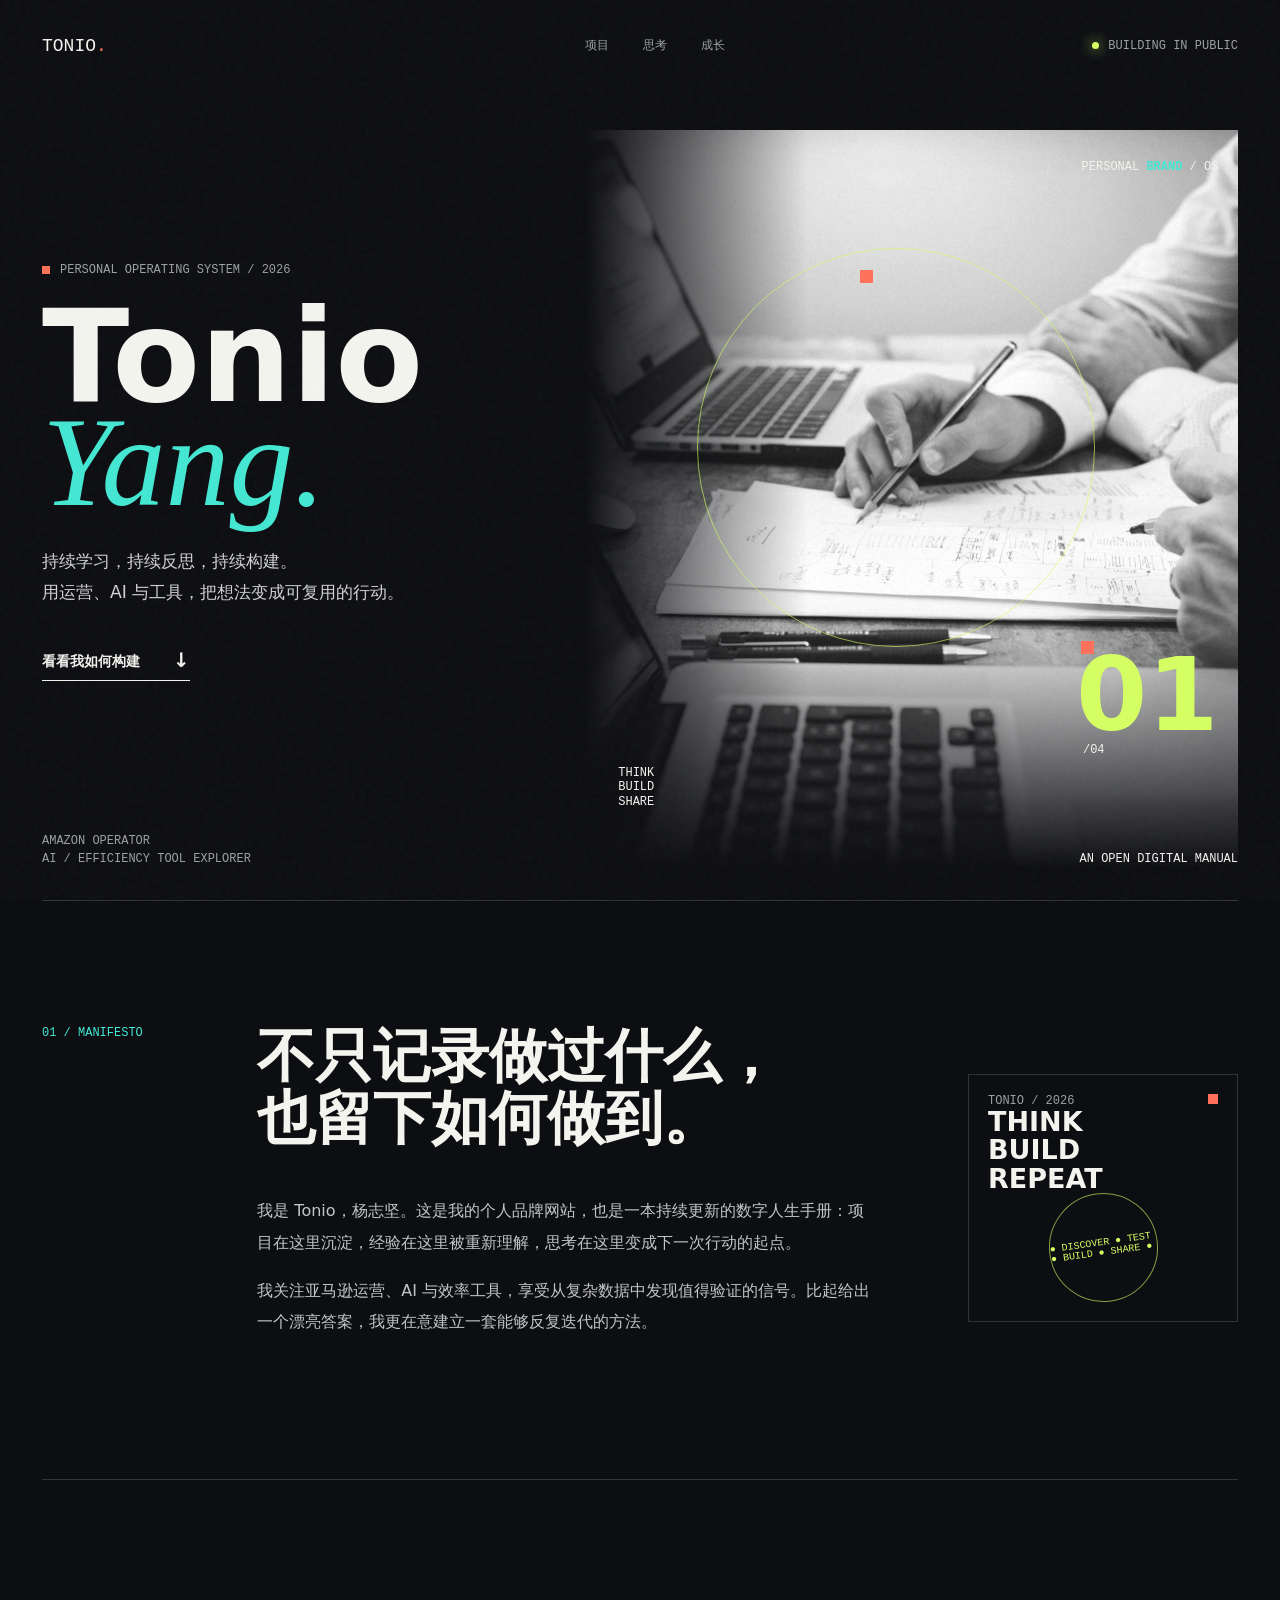
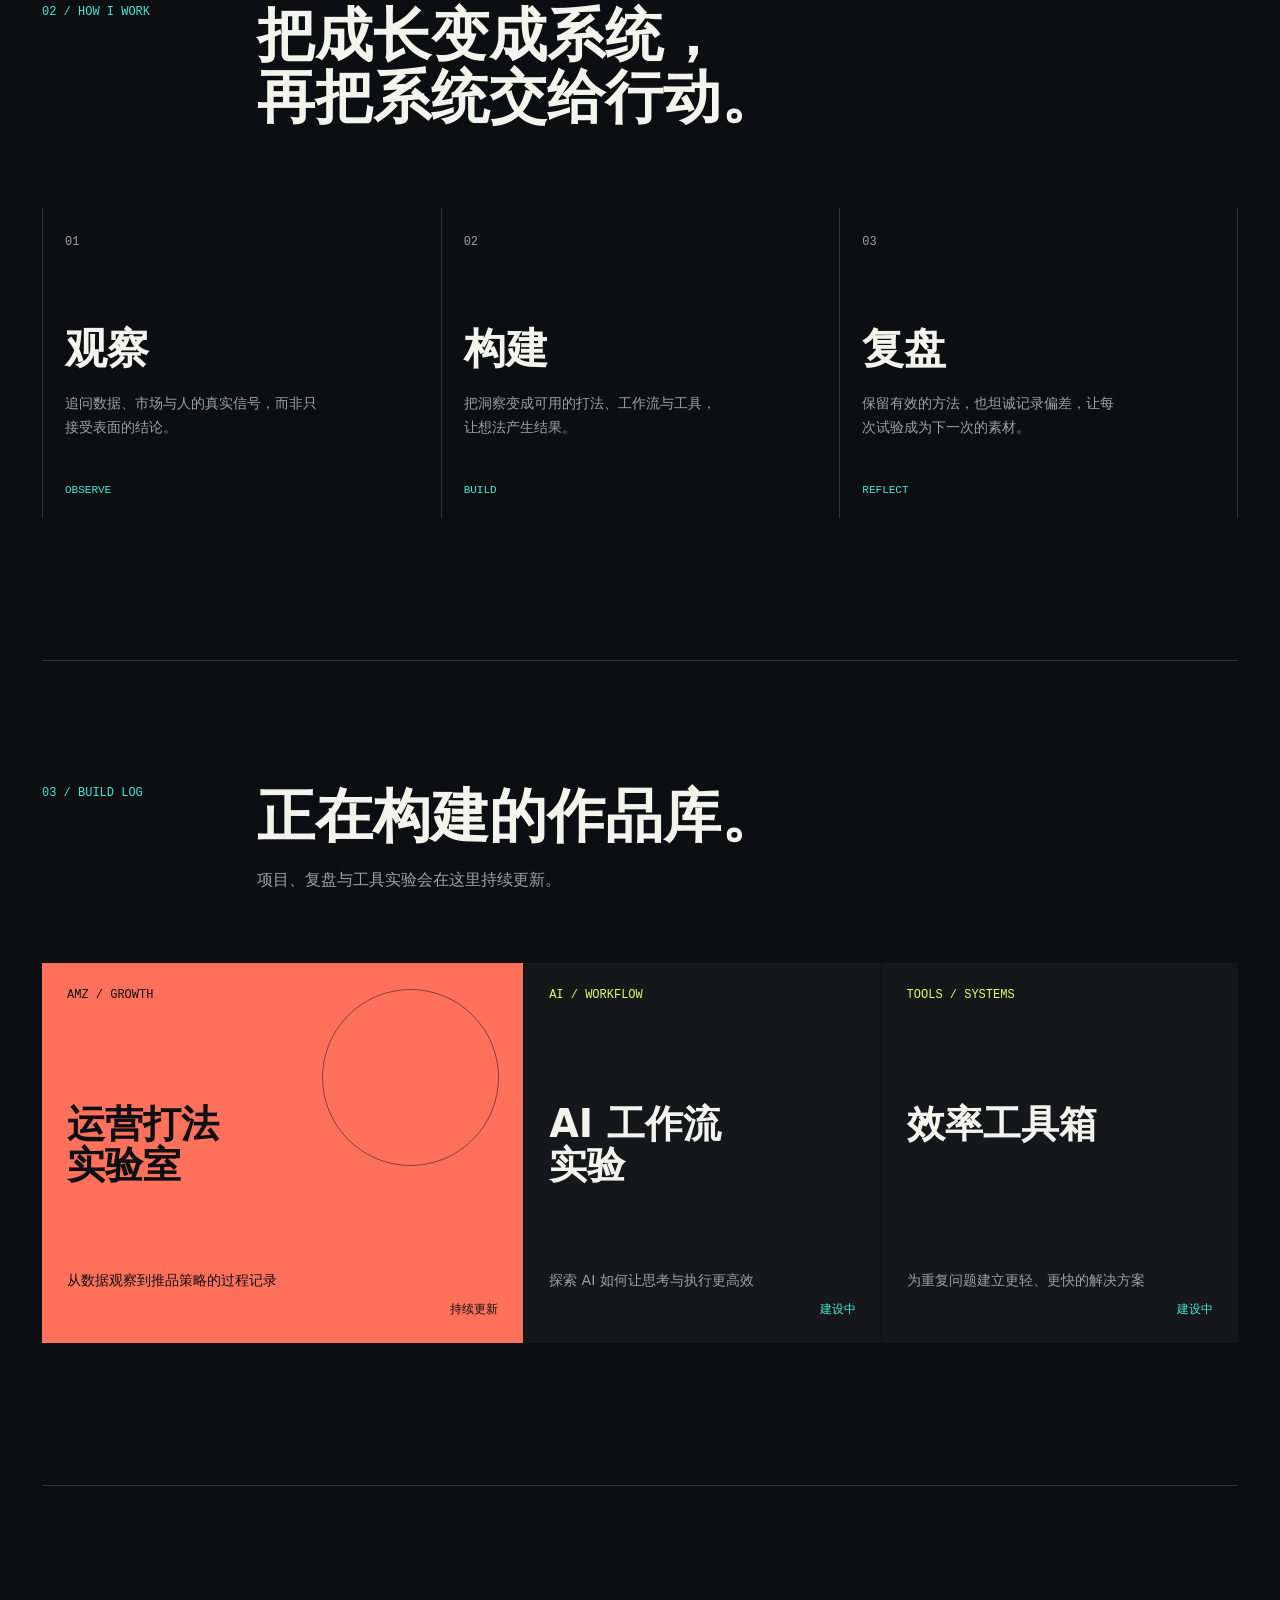
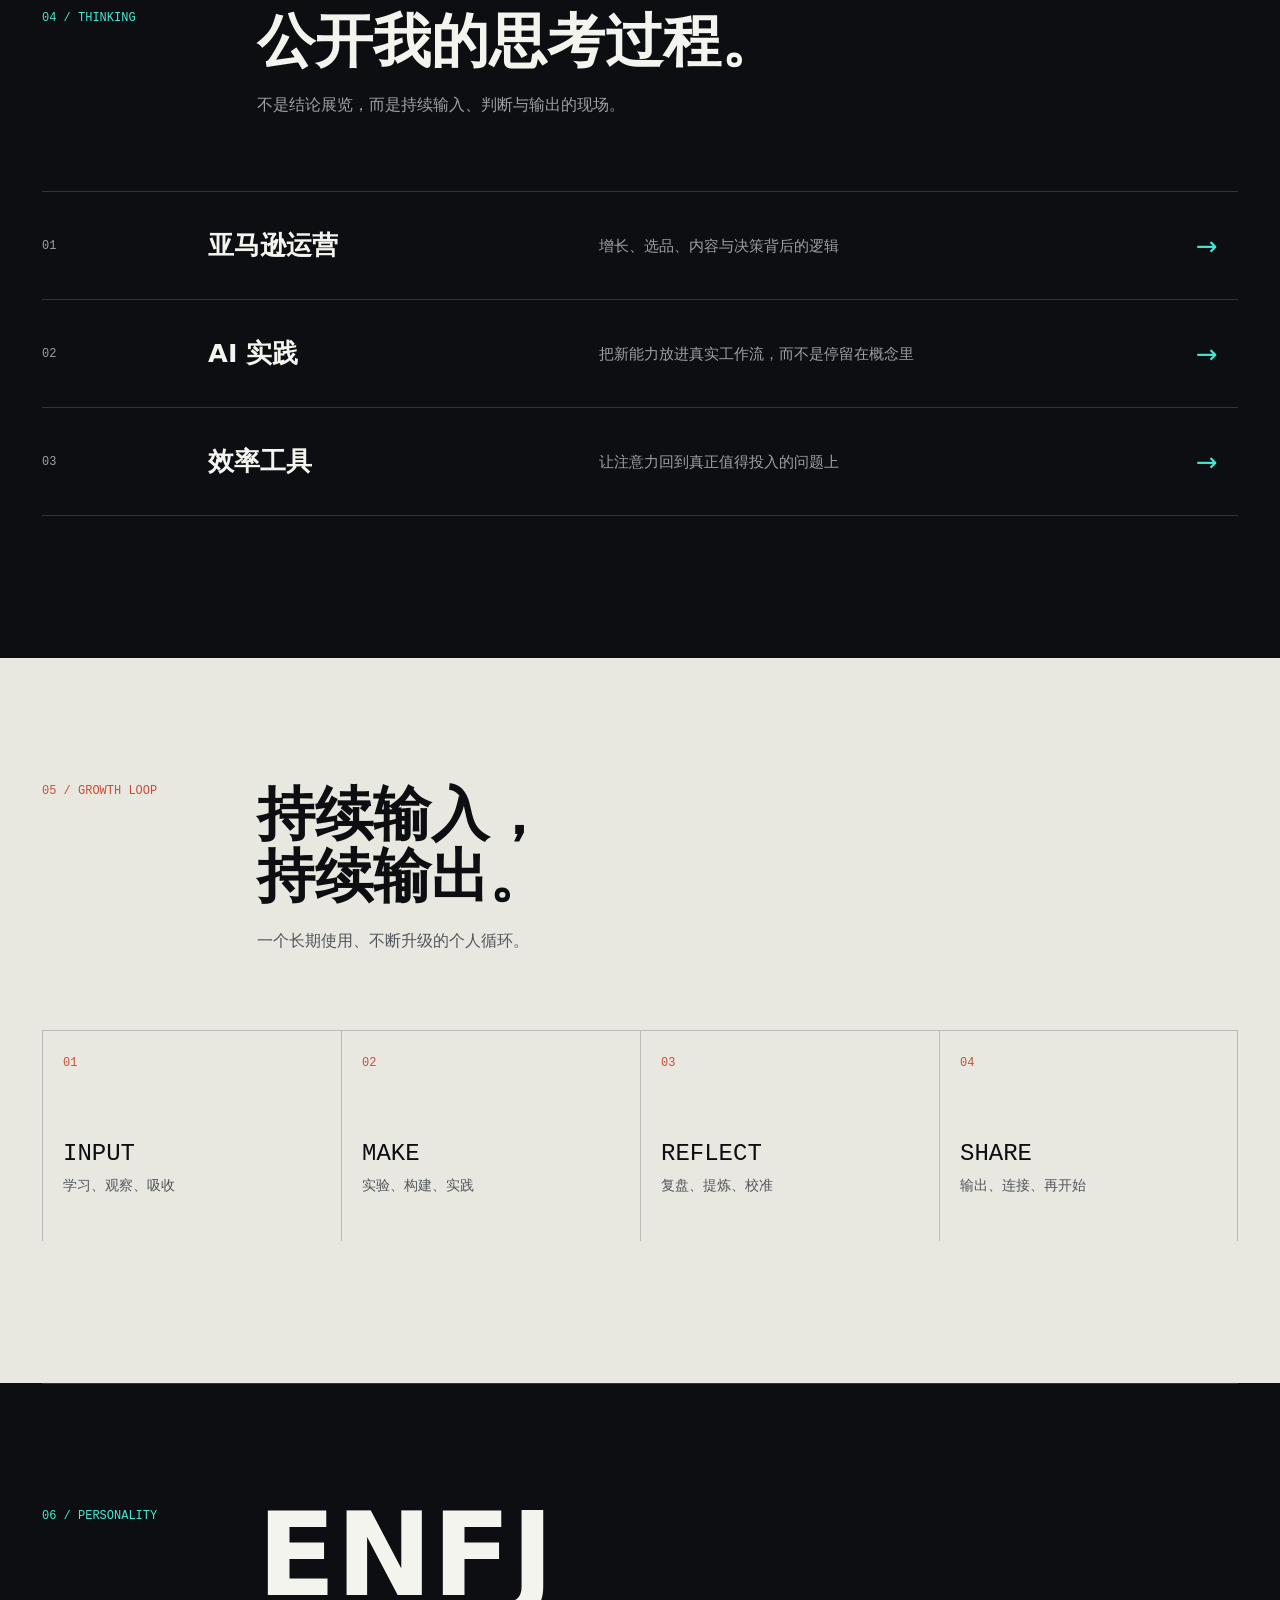
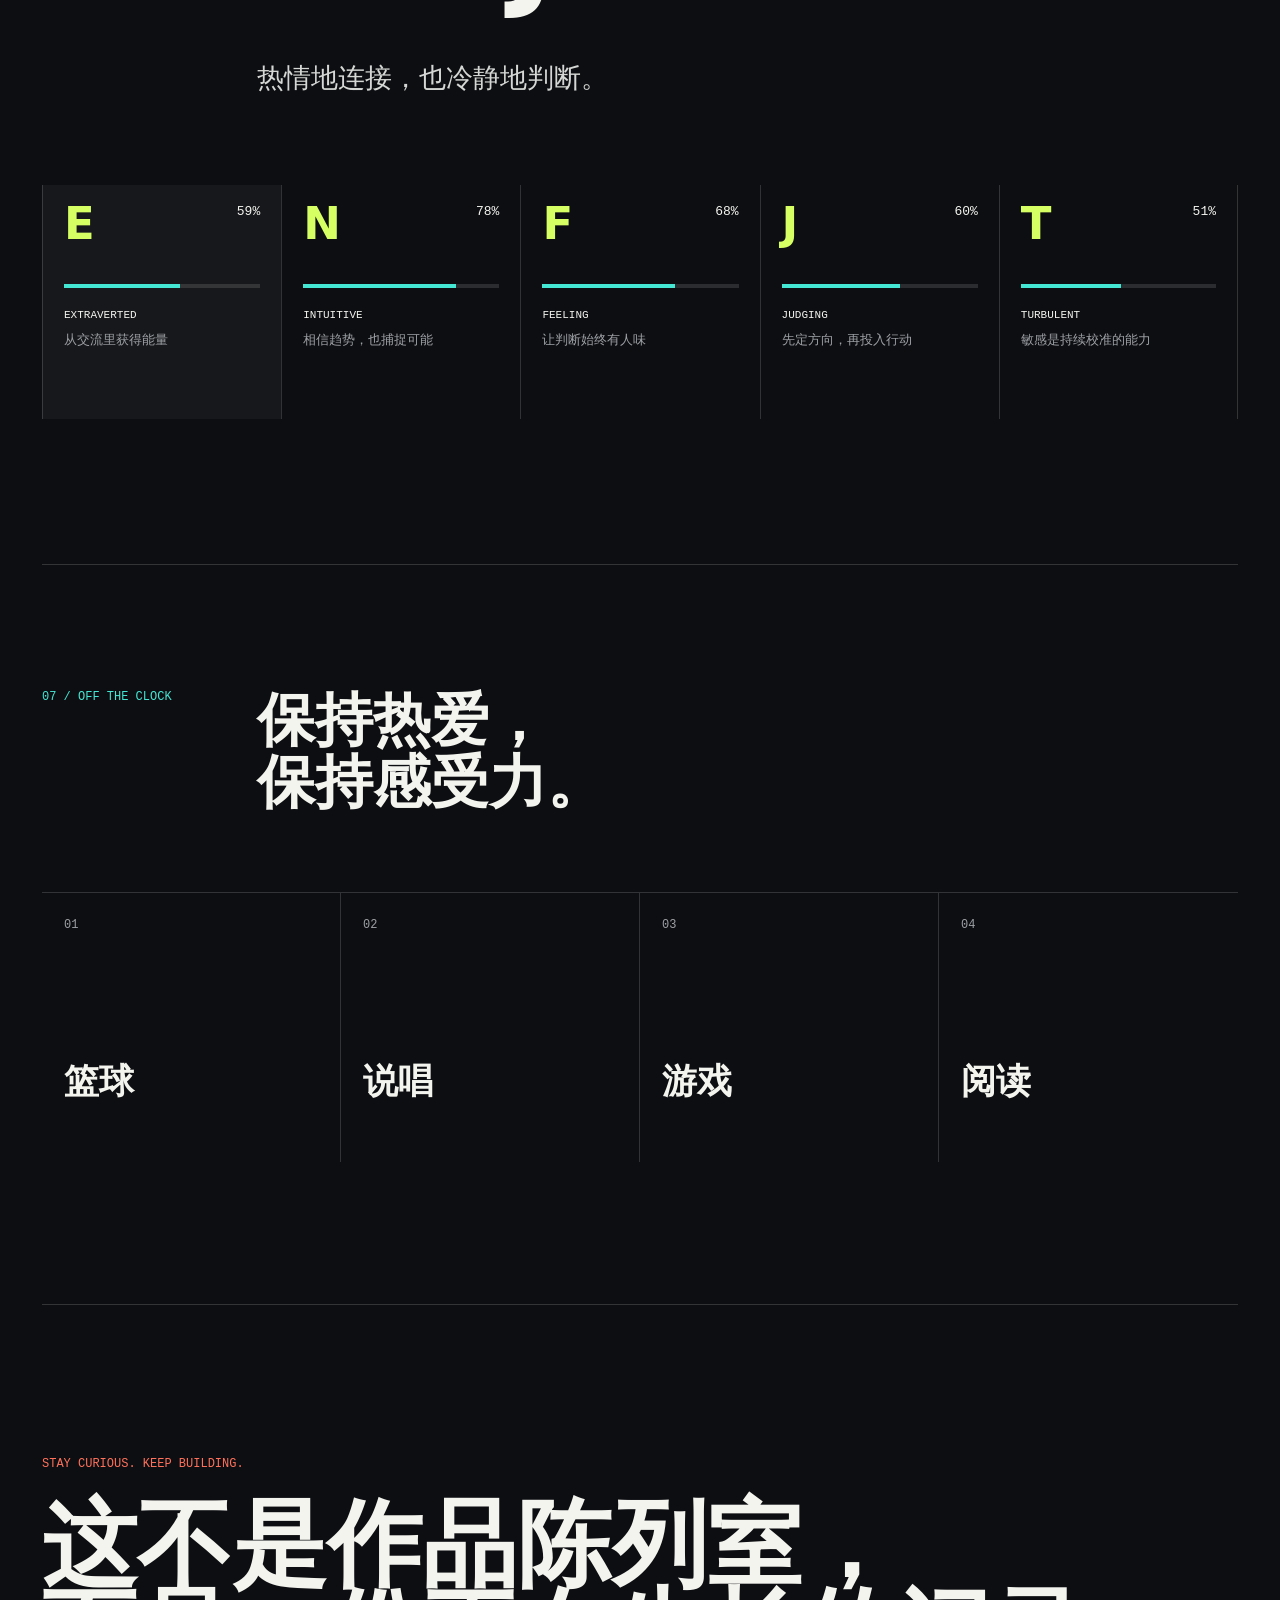
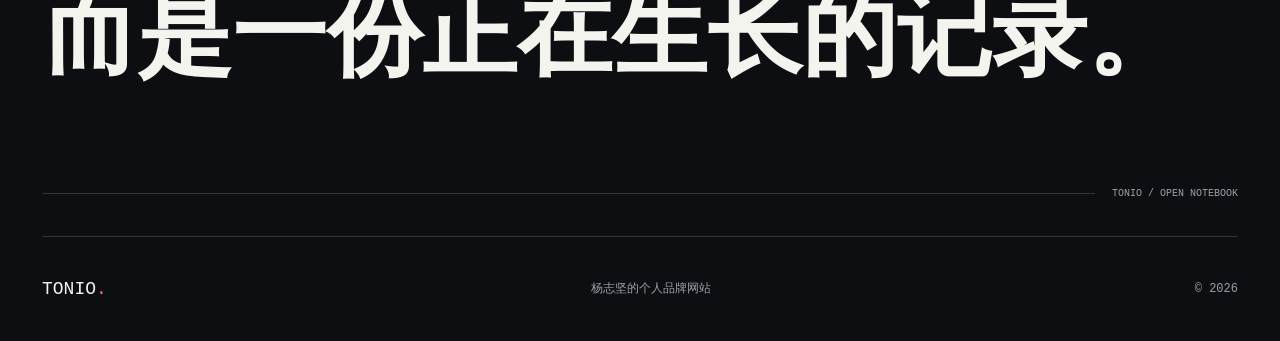
==== commit aeaccdbc: "Harden UTF-8 mobile text rendering" ====
--- a/index.html
+++ b/index.html
@@ -1,8 +1,9 @@
-<!DOCTYPE html>
+﻿<!DOCTYPE html>
 <html lang="zh-CN">
   <head>
     <meta charset="UTF-8" />
-    <meta name="viewport" content="width=device-width, initial-scale=1.0" />
+    <meta http-equiv="Content-Type" content="text/html; charset=utf-8" />
+    <meta name="viewport" content="width=device-width, initial-scale=1.0, viewport-fit=cover" />
     <meta name="description" content="Tonio 杨志坚的个人品牌网站，记录亚马逊运营、AI、效率工具与持续构建。" />
     <title>Tonio | 杨志坚</title>
     <link rel="stylesheet" href="styles.css" />
--- a/styles.css
+++ b/styles.css
@@ -6,11 +6,12 @@
   --cyan: #44e7d3;
   --coral: #ff715b;
   --acid: #d6ff63;
-  --display: "PingFang SC", "Microsoft YaHei", "Noto Sans SC", Arial, sans-serif;
+  --display: system-ui, -apple-system, BlinkMacSystemFont, "PingFang SC", "Hiragino Sans GB", "Microsoft YaHei", "Noto Sans CJK SC", "Source Han Sans SC", "WenQuanYi Micro Hei", Arial, sans-serif;
   --mono: "SFMono-Regular", Consolas, "Liberation Mono", monospace;
 }
 
 * { box-sizing: border-box; }
+img { display: block; max-width: 100%; }
 html { scroll-behavior: smooth; }
 body {
   margin: 0;
@@ -19,6 +20,7 @@
   font-family: var(--display);
   letter-spacing: 0;
   overflow-x: hidden;
+  min-width: 320px;
 }
 body::before {
   background-image: url("data:image/svg+xml,%3Csvg viewBox='0 0 180 180' xmlns='http://www.w3.org/2000/svg'%3E%3Cfilter id='n'%3E%3CfeTurbulence type='fractalNoise' baseFrequency='.9' numOctaves='4' stitchTiles='stitch'/%3E%3C/filter%3E%3Crect width='100%25' height='100%25' filter='url(%23n)' opacity='.85'/%3E%3C/svg%3E");
@@ -46,7 +48,7 @@
 .header-status { align-items: center; color: var(--muted); display: flex; gap: 9px; }
 .header-status i { background: var(--acid); border-radius: 50%; box-shadow: 0 0 13px var(--acid); height: 7px; width: 7px; }
 
-.hero { display: grid; grid-template-columns: 1fr 1.2fr; min-height: calc(100vh - 92px); padding: 38px 0 32px; position: relative; }
+.hero { display: grid; grid-template-columns: minmax(0, 1fr) minmax(0, 1.2fr); min-height: calc(100vh - 92px); padding: 38px 0 32px; position: relative; }
 .hero-copy { align-self: center; padding: 40px 0 105px; position: relative; z-index: 1; }
 .eyebrow { align-items: center; color: var(--muted); display: flex; gap: 10px; }
 .eyebrow span { background: var(--coral); height: 8px; width: 8px; }
@@ -75,7 +77,7 @@
 .hero-footer p:last-child { color: var(--ink); }
 .hero-footer span { color: var(--muted); }
 
-.section-grid { border-top: 1px solid var(--line); display: grid; grid-template-columns: 18% 1fr 28%; padding: 125px 0 142px; }
+.section-grid { border-top: 1px solid var(--line); display: grid; grid-template-columns: minmax(112px, 18%) minmax(0, 1fr) minmax(230px, 28%); padding: 125px 0 142px; }
 .section-mark { color: var(--cyan); }
 .about-copy { max-width: 620px; }
 h2 { font-size: clamp(37px, 4.5vw, 73px); font-weight: 700; line-height: 1.08; }
@@ -88,7 +90,7 @@
 .stamp-ring { align-self: center; border: 1px solid rgba(214, 255, 99, .6); border-radius: 50%; color: var(--acid); display: grid; font: 10px/1 var(--mono); height: 109px; place-items: center; transform: rotate(-8deg); width: 109px; }
 
 .mindset { border-top: 1px solid var(--line); padding: 125px 0 145px; }
-.mindset-heading { align-items: start; display: grid; grid-template-columns: 18% 1fr; }
+.mindset-heading { align-items: start; display: grid; grid-template-columns: minmax(112px, 18%) minmax(0, 1fr); }
 .mindset-heading h2 { font-size: clamp(62px, 9vw, 140px); line-height: .8; }
 .mindset-heading h2 span { color: #d5d7d4; font-size: clamp(21px, 2.1vw, 32px); font-weight: 500; line-height: 2.2; }
 .traits { display: grid; grid-template-columns: repeat(5, 1fr); margin-top: 78px; }
@@ -104,7 +106,7 @@
 .trait-card small { color: var(--muted); display: block; font-size: 13px; line-height: 1.55; margin-top: 8px; }
 
 .off-work { border-top: 1px solid var(--line); padding: 125px 0 142px; }
-.off-work-header { align-items: start; display: grid; grid-template-columns: 18% 1fr; }
+.off-work-header { align-items: start; display: grid; grid-template-columns: minmax(112px, 18%) minmax(0, 1fr); }
 .interests { display: grid; grid-template-columns: repeat(4, 1fr); margin-top: 78px; }
 .interest-card { border-top: 1px solid var(--line); min-height: 270px; padding: 20px 22px; position: relative; transition: color .3s ease, background .3s ease; }
 .interest-card:not(:last-child) { border-right: 1px solid var(--line); }
@@ -176,7 +178,7 @@
 .brand-visual .visual-number { font-size: clamp(52px, 8vw, 120px); right: 3%; }
 .brand-visual .visual-number span { color: var(--ink); display: block; font-size: 12px; margin: 10px 0 0 7px; }
 
-.section-heading { align-items: start; display: grid; grid-template-columns: 18% 1fr; }
+.section-heading { align-items: start; display: grid; grid-template-columns: minmax(112px, 18%) minmax(0, 1fr); }
 .section-heading h2 { max-width: 940px; }
 .build-system, .projects-section, .thinking, .growth { border-top: 1px solid var(--line); padding: 125px 0 142px; }
 .principles { display: grid; grid-template-columns: repeat(3, 1fr); margin-top: 78px; }
@@ -241,3 +243,83 @@
   .growth-loop li:nth-child(2) { border-right: 1px solid rgba(13, 14, 18, .2); }
   .growth-loop div { margin-top: 45px; }
 }
+
+/* Small-screen layout safeguards */
+@media (max-width: 850px) {
+  .site-shell { padding-left: max(21px, env(safe-area-inset-left)); padding-right: max(21px, env(safe-area-inset-right)); }
+  .hero { gap: 0; padding-bottom: 0; }
+  .hero-copy, .hero-visual, .hero-footer, .section-grid > *, .section-heading > *, .mindset-heading > *, .off-work-header > *, .project-card, .thought-row, .trait-card, .interest-card { min-width: 0; }
+  .hero-copy { padding-top: 4px; }
+  .eyebrow { font-size: 10px; gap: 8px; white-space: normal; }
+  h1 { font-size: clamp(64px, 20vw, 104px); line-height: .86; }
+  .hero-intro { font-size: 16px; line-height: 1.7; }
+  .jump-link { margin-top: 34px; }
+  .hero-visual { aspect-ratio: 4 / 5; height: auto; max-height: 440px; min-height: 0; width: 100%; }
+  .hero-visual::before { height: min(58vw, 230px); width: min(58vw, 230px); }
+  .visual-label { font-size: 10px; }
+  .brand-visual .visual-number { bottom: 19%; font-size: clamp(50px, 17vw, 80px); }
+  .hero-footer { align-items: flex-start; border-top: 1px solid var(--line); bottom: auto; gap: 18px; left: auto; margin-top: 0; padding: 17px 0 26px; position: static; right: auto; }
+  .hero-footer p { flex: 1; font-size: 9px; max-width: 48%; overflow-wrap: anywhere; }
+  .hero-footer p:last-child { text-align: right; }
+  .section-grid, .mindset, .off-work, .build-system, .projects-section, .thinking, .growth { padding-bottom: 76px; padding-top: 76px; }
+  h2, .off-work-header h2 { font-size: clamp(36px, 10.5vw, 48px); line-height: 1.12; overflow-wrap: anywhere; }
+  .about-copy p { font-size: 15px; line-height: 1.85; }
+  .profile-stamp { margin-top: 44px; max-width: none; width: 100%; }
+  .principle-card { min-height: 238px; }
+  .project-card { display: flex; flex-direction: column; min-height: 0; padding: 23px; }
+  .project-card h3 { margin-top: 54px; }
+  .project-card > span, .project-card b { position: static; }
+  .project-card > span { margin-top: 34px; max-width: 100%; }
+  .project-card b { align-self: flex-end; margin-top: 24px; }
+  .featured-project::after { right: 18px; top: 20px; }
+  .thought-row { grid-template-columns: 34px minmax(0, 1fr) 22px; min-height: 100px; }
+  .thought-row h3 { font-size: clamp(20px, 6vw, 27px); overflow-wrap: anywhere; }
+  .thought-row b { font-size: 22px; }
+  .mindset-heading h2 { font-size: clamp(58px, 19vw, 92px); }
+  .traits { gap: 0; }
+  .trait-card { padding: 18px; }
+  .trait-card small { overflow-wrap: anywhere; }
+  .growth { margin-left: calc(-1 * max(21px, env(safe-area-inset-left))); margin-right: calc(-1 * max(21px, env(safe-area-inset-right))); padding-left: max(21px, env(safe-area-inset-left)); padding-right: max(21px, env(safe-area-inset-right)); }
+  .growth-loop li { min-width: 0; padding: 17px; }
+  .growth-loop b { font-size: 20px; overflow-wrap: anywhere; }
+  .growth-loop p { font-size: 13px; line-height: 1.55; }
+  .interests { gap: 0; }
+  .interest-card { min-height: 178px; padding: 18px; }
+  .interest-card h3 { bottom: 54px; left: 18px; }
+  .interest-card p { bottom: 18px; display: block; font-size: 12px; left: 18px; opacity: 1; right: 18px; transform: none; }
+  .closing { padding-top: 78px; }
+  .closing h2 { font-size: clamp(36px, 10.5vw, 48px); }
+  .closing-line { align-items: flex-end; gap: 11px; margin-top: 62px; }
+  .closing-line b { max-width: 128px; text-align: right; }
+}
+
+@media (max-width: 480px) {
+  .site-shell { padding-left: 16px; padding-right: 16px; }
+  .site-header { height: 64px; }
+  .wordmark { font-size: 16px; }
+  .hero { padding-top: 22px; }
+  .hero-copy { padding-bottom: 43px; }
+  .hero-visual { aspect-ratio: 1 / 1.12; }
+  .visual-label-top { right: 4%; top: 5%; }
+  .visual-label-bottom { bottom: 7%; }
+  .hero-footer { gap: 10px; padding-bottom: 21px; }
+  .section-grid, .mindset, .off-work, .build-system, .projects-section, .thinking, .growth { padding-bottom: 62px; padding-top: 62px; }
+  .section-mark { margin-bottom: 27px; }
+  .principle-card { min-height: 228px; }
+  .principle-card h3 { font-size: 37px; }
+  .project-grid, .principles { margin-top: 42px; }
+  .project-card { min-height: 0; }
+  .featured-project::after { height: 104px; width: 104px; }
+  .thought-list { margin-top: 42px; }
+  .growth { margin-left: -16px; margin-right: -16px; padding-left: 16px; padding-right: 16px; }
+  .growth-loop { grid-template-columns: 1fr; }
+  .growth-loop li, .growth-loop li:nth-child(2), .growth-loop li:last-child { border-right: 1px solid rgba(13, 14, 18, .2); min-height: 134px; }
+  .growth-loop div { margin-top: 23px; }
+  .traits, .interests { grid-template-columns: 1fr; }
+  .trait-card, .trait-card:last-child, .interest-card, .interest-card:nth-child(2) { border-bottom: 1px solid var(--line); border-right: 1px solid var(--line); }
+  .trait-card { min-height: 168px; }
+  .meter { margin: 25px 0 16px; }
+  .interest-card { min-height: 158px; }
+  .interest-card h3 { bottom: 51px; font-size: 27px; }
+  .site-footer { padding-bottom: calc(28px + env(safe-area-inset-bottom)); }
+}
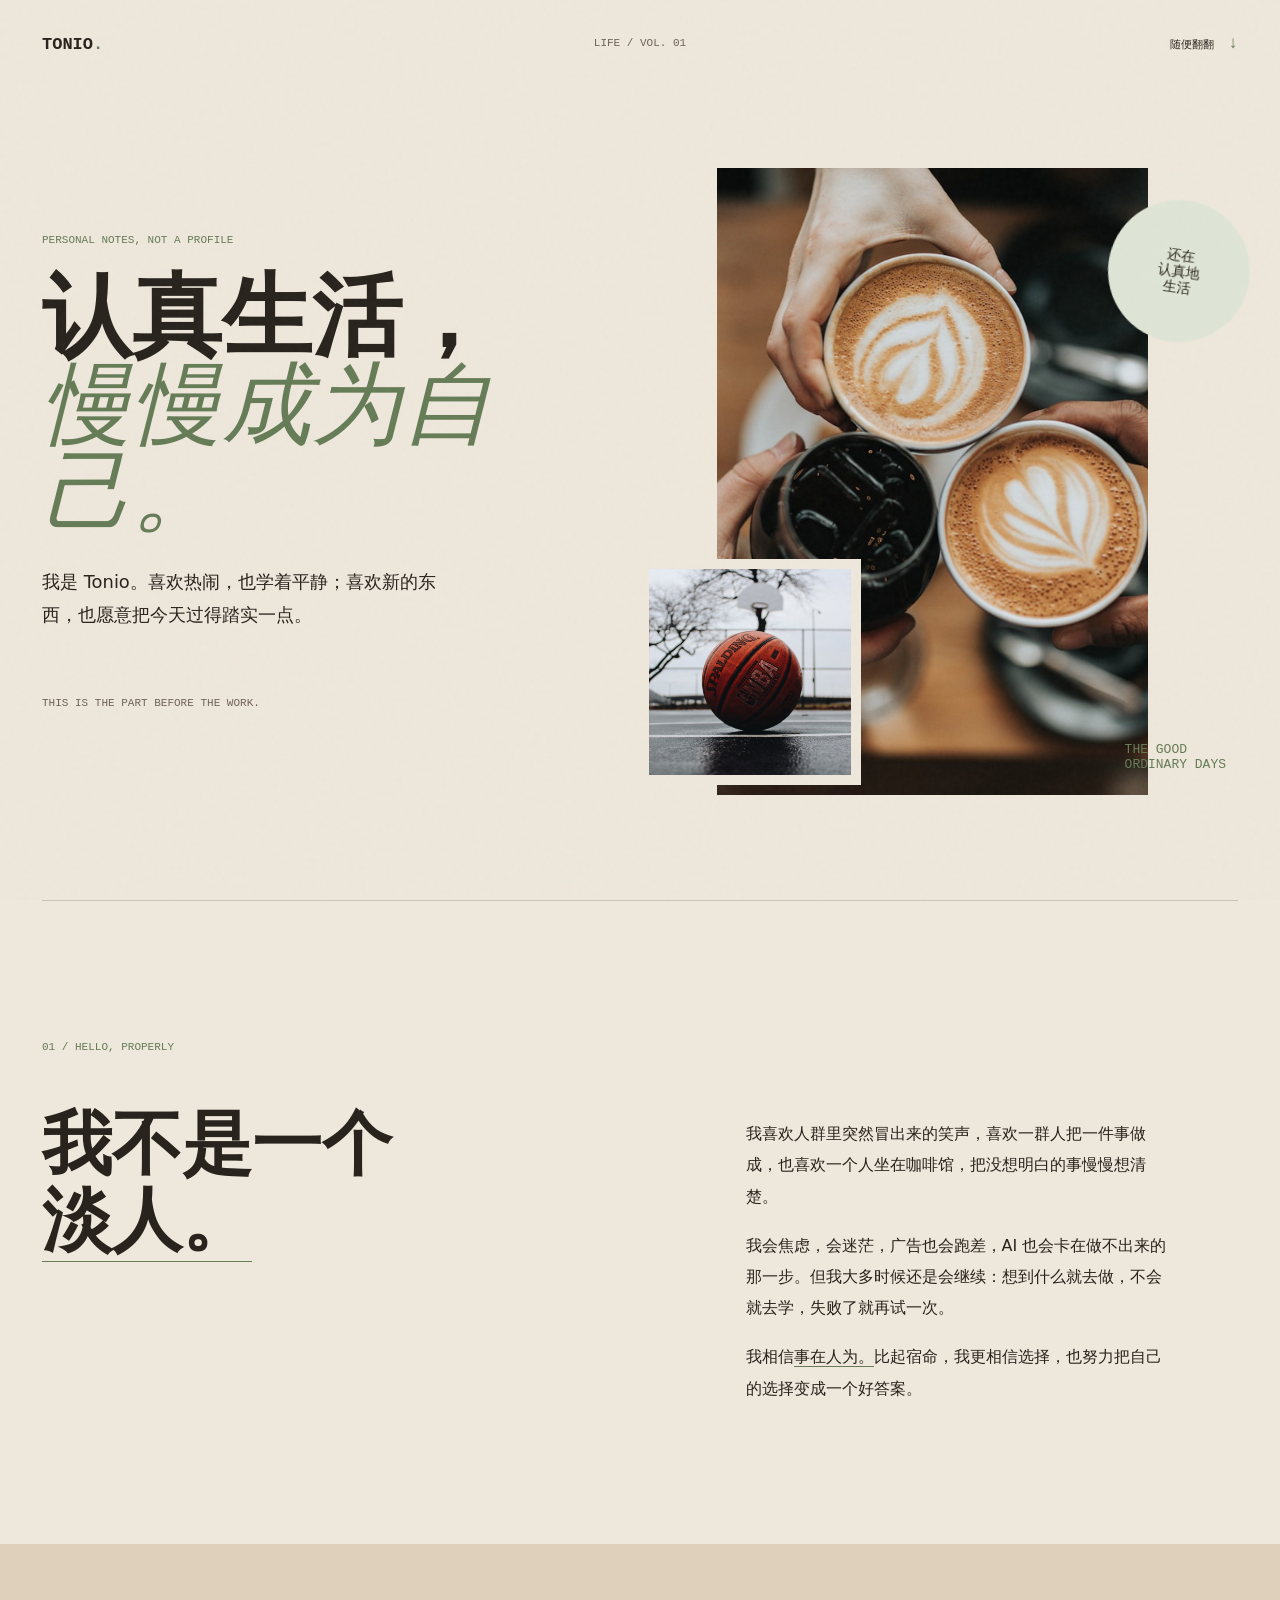
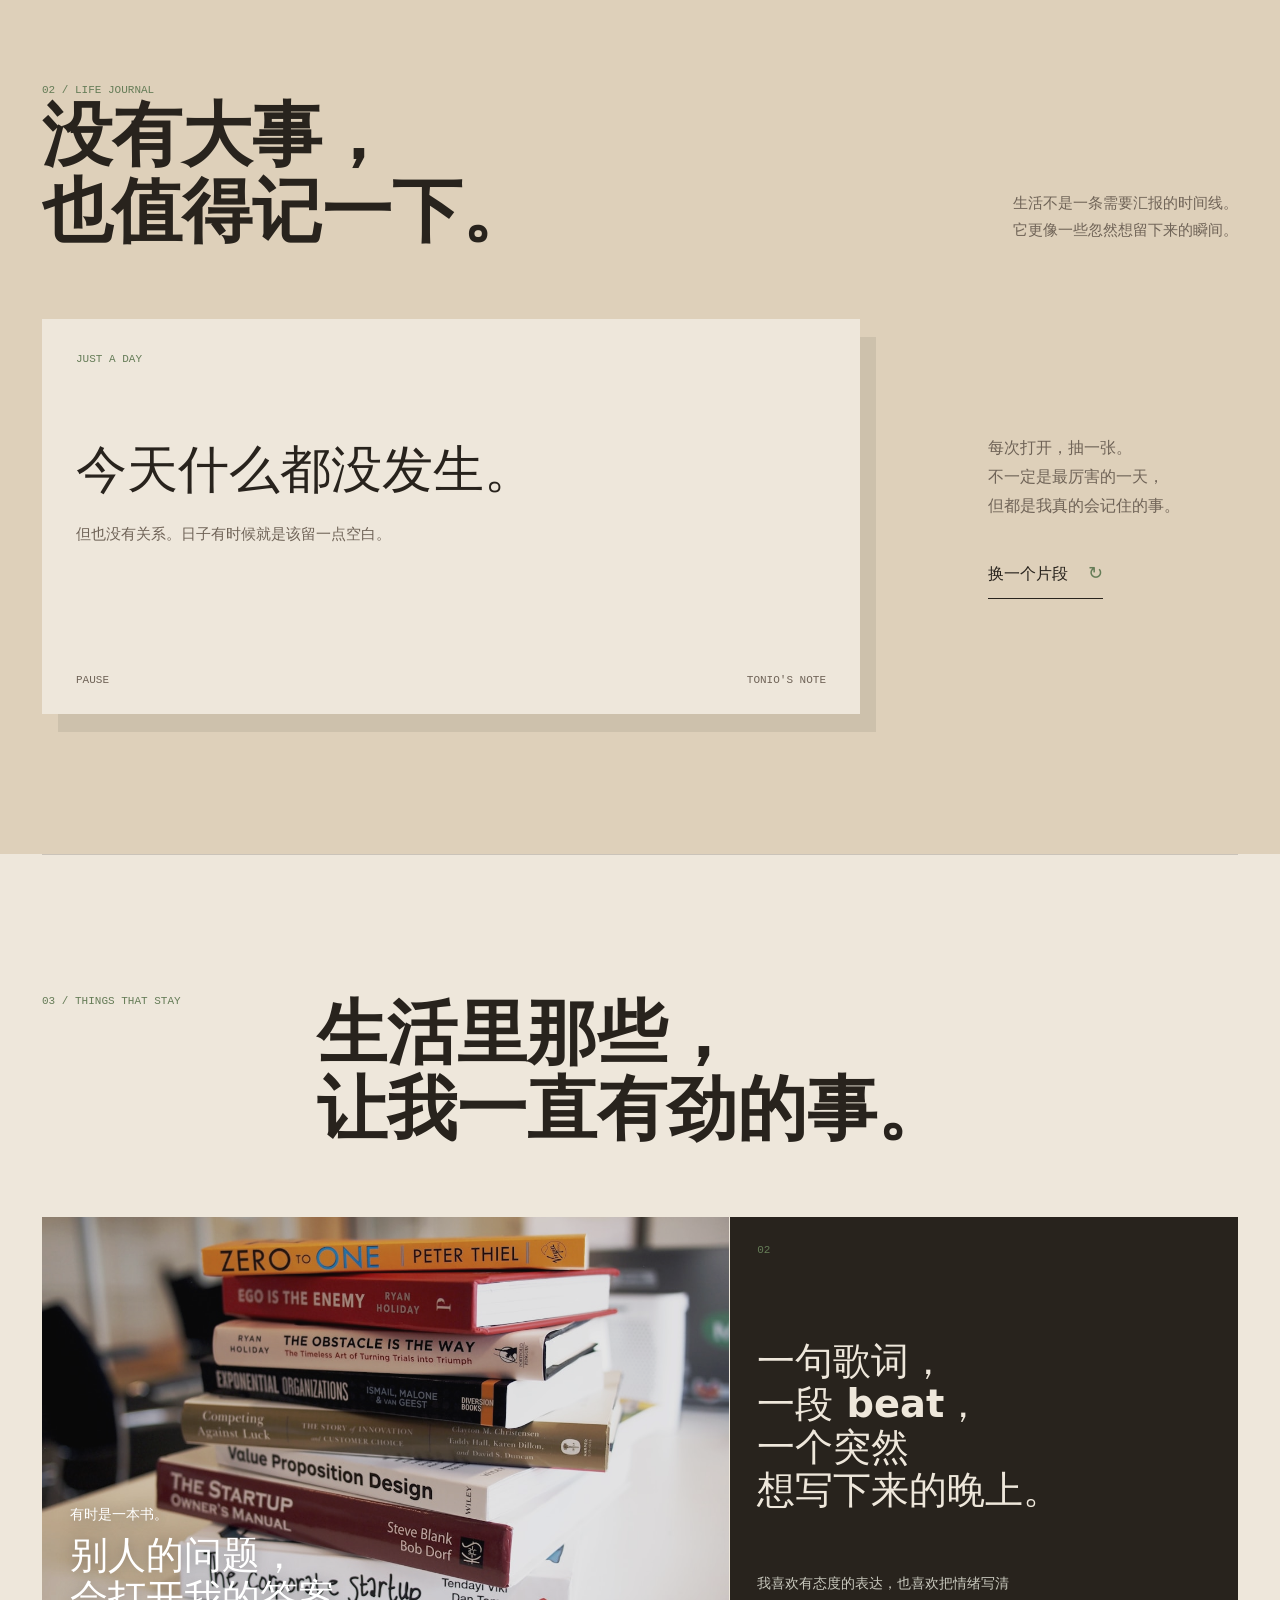
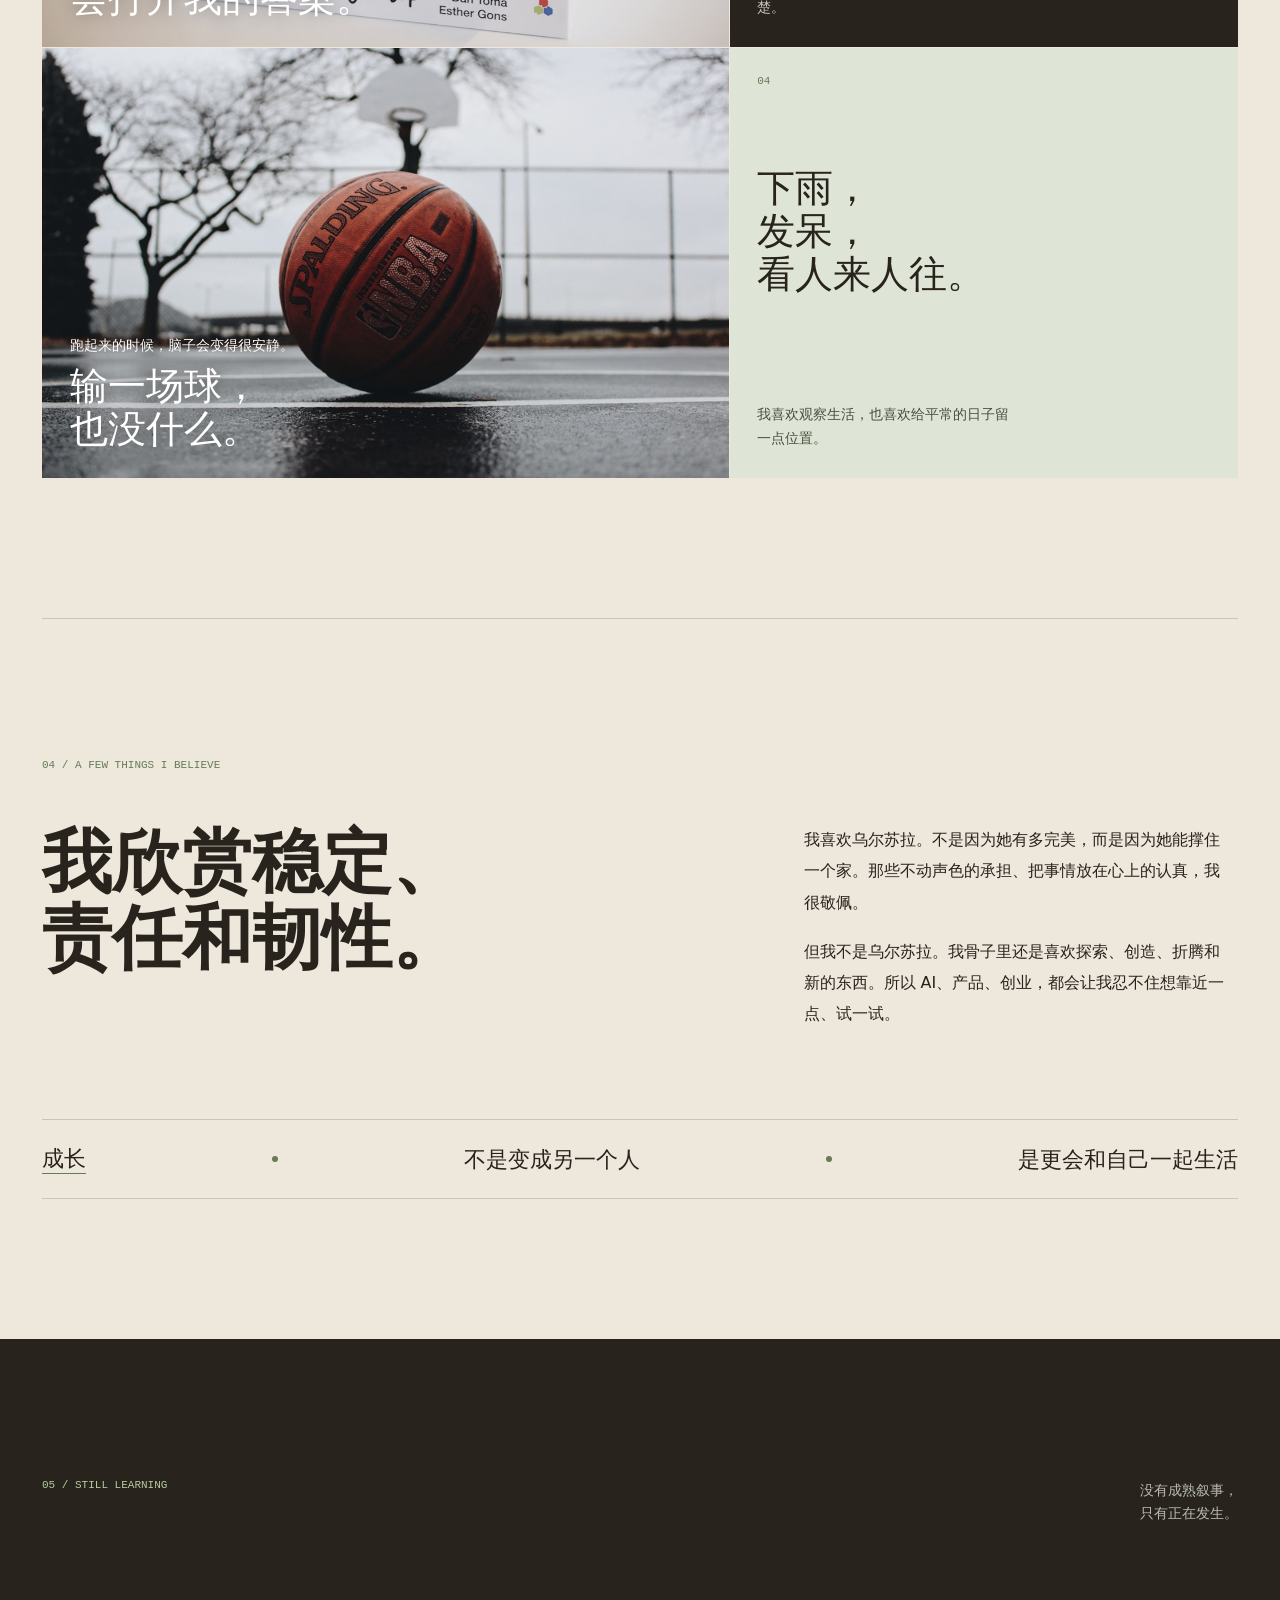
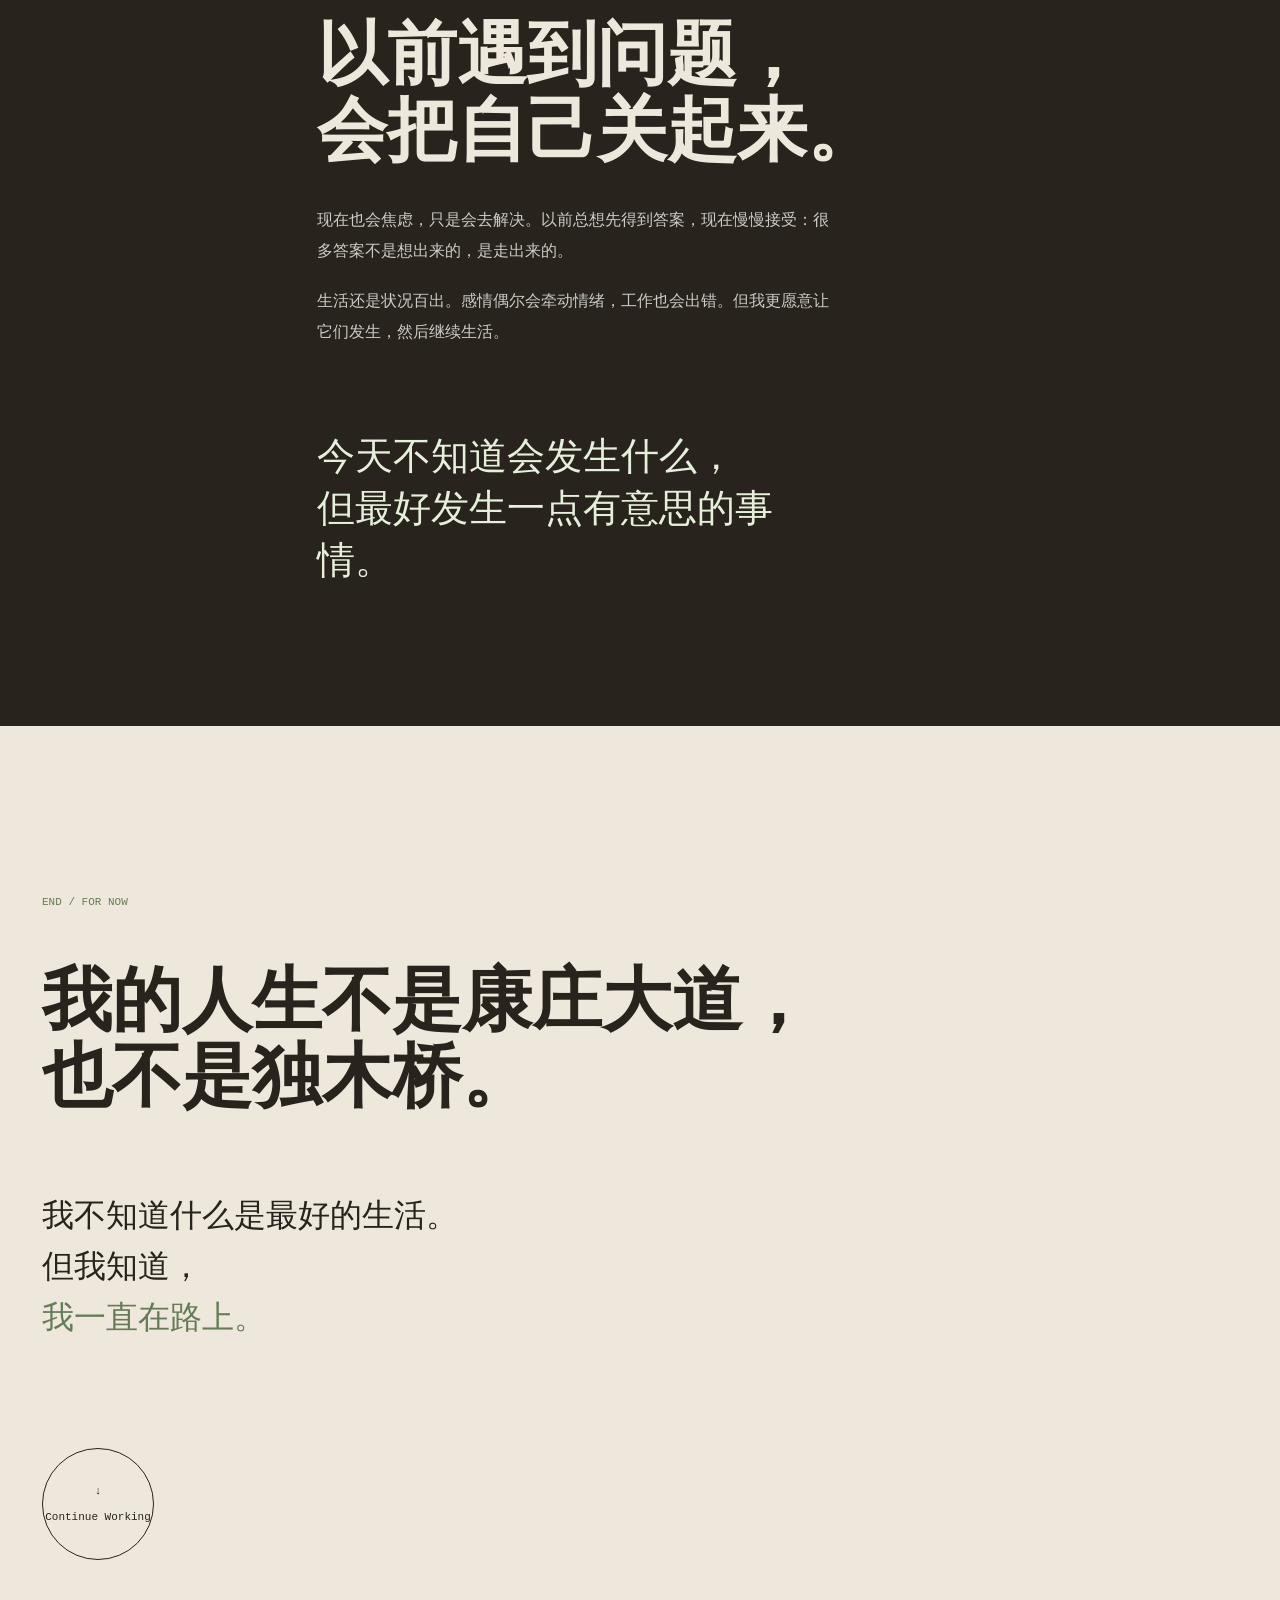
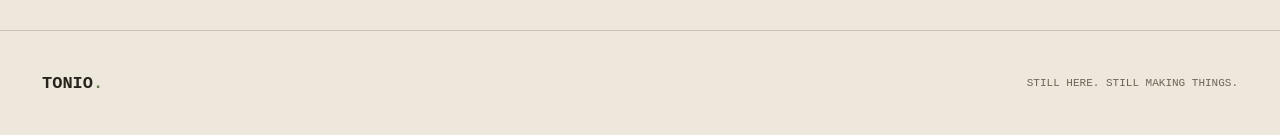
==== commit b6bb448f: "Create personal life experience" ====
--- a/index.html
+++ b/index.html
@@ -4,132 +4,118 @@
     <meta charset="UTF-8" />
     <meta http-equiv="Content-Type" content="text/html; charset=utf-8" />
     <meta name="viewport" content="width=device-width, initial-scale=1.0, viewport-fit=cover" />
-    <meta name="description" content="Tonio 杨志坚的个人品牌网站，记录亚马逊运营、AI、效率工具与持续构建。" />
-    <title>Tonio | 杨志坚</title>
+    <meta name="description" content="Tonio 杨志坚的 Life：认真生活、持续成长、一直在路上。" />
+    <title>Tonio / Life</title>
     <link rel="stylesheet" href="styles.css" />
   </head>
-  <body>
-    <div class="site-shell">
-      <header class="site-header">
-        <a class="wordmark" href="#top" aria-label="Tonio 主页">TONIO<span>.</span></a>
-        <nav class="desktop-nav" aria-label="主导航">
-          <a href="#projects">项目</a>
-          <a href="#thinking">思考</a>
-          <a href="#growth">成长</a>
-        </nav>
-        <a class="header-status" href="#about"><i></i> BUILDING IN PUBLIC</a>
-      </header>
+  <body class="life-page">
+    <div class="rain-layer" aria-hidden="true"></div>
+    <header class="site-header">
+      <a class="brand" href="#top" aria-label="Tonio Life 首页">TONIO<span>.</span></a>
+      <p class="header-note">LIFE / VOL. 01</p>
+      <a class="header-link" href="#journal">随便翻翻 <span>↓</span></a>
+    </header>
 
-      <main id="top">
-        <section class="hero brand-hero" aria-labelledby="hero-title">
-          <div class="hero-copy">
-            <p class="eyebrow"><span></span> PERSONAL OPERATING SYSTEM / 2026</p>
-            <h1 id="hero-title">Tonio<br /><em>Yang.</em></h1>
-            <p class="hero-intro">持续学习，持续反思，持续构建。<br />用运营、AI 与工具，把想法变成可复用的行动。</p>
-            <a class="jump-link" href="#build">看看我如何构建 <b aria-hidden="true">↓</b></a>
+    <main id="top">
+      <section class="hero" aria-labelledby="hero-title">
+        <div class="hero-copy reveal">
+          <p class="eyebrow">PERSONAL NOTES, NOT A PROFILE</p>
+          <h1 id="hero-title">认真生活，<br /><em>慢慢成为自己。</em></h1>
+          <p class="hero-lead">我是 Tonio。喜欢热闹，也学着平静；喜欢新的东西，也愿意把今天过得踏实一点。</p>
+          <p class="hero-footnote">THIS IS THE PART BEFORE THE WORK.</p>
+        </div>
+        <div class="hero-collage reveal" aria-label="Tonio 的生活片段">
+          <figure class="image-main"><img src="assets/life-coffee.jpg" alt="咖啡馆里的一杯咖啡" /></figure>
+          <figure class="image-side"><img src="assets/life-basketball.jpg" alt="篮球场上的运动画面" /></figure>
+          <p class="collage-note">THE GOOD<br />ORDINARY DAYS</p>
+          <p class="collage-stamp">还在<br />认真地<br />生活</p>
+        </div>
+      </section>
+
+      <section class="intro section" aria-labelledby="intro-title">
+        <p class="section-index">01 / HELLO, PROPERLY</p>
+        <div class="intro-grid">
+          <h2 id="intro-title">我不是一个<br /><span class="whisper" data-note="但平静也很好。">淡人。</span></h2>
+          <div class="intro-copy">
+            <p>我喜欢人群里突然冒出来的笑声，喜欢一群人把一件事做成，也喜欢一个人坐在咖啡馆，把没想明白的事慢慢想清楚。</p>
+            <p>我会焦虑，会迷茫，广告也会跑差，AI 也会卡在做不出来的那一步。但我大多时候还是会继续：想到什么就去做，不会就去学，失败了就再试一次。</p>
+            <p>我相信<span class="whisper" data-note="先做选择，再把它做对。">事在人为。</span>比起宿命，我更相信选择，也努力把自己的选择变成一个好答案。</p>
           </div>
-          <div class="hero-visual brand-visual">
-            <div class="visual-label visual-label-top">PERSONAL <strong>BRAND</strong> / OS</div>
-            <img src="assets/hero-workspace.jpg" alt="桌面上的笔记本、电脑与工作计划" />
-            <div class="visual-number">01<span>/04</span></div>
-            <div class="visual-label visual-label-bottom">THINK<br />BUILD<br />SHARE</div>
-            <div class="signal signal-one"></div>
-            <div class="signal signal-two"></div>
+        </div>
+      </section>
+
+      <section class="journal section" id="journal" aria-labelledby="journal-title">
+        <div class="journal-heading">
+          <div><p class="section-index">02 / LIFE JOURNAL</p><h2 id="journal-title">没有大事，<br />也值得记一下。</h2></div>
+          <p>生活不是一条需要汇报的时间线。<br />它更像一些忽然想留下来的瞬间。</p>
+        </div>
+        <div class="journal-stage">
+          <div class="journal-card" id="journal-card" aria-live="polite">
+            <p class="journal-kicker" id="journal-kicker">AN ORDINARY DAY</p>
+            <blockquote id="journal-text">今天什么都没发生。</blockquote>
+            <p class="journal-detail" id="journal-detail">但也没有关系。日子有时候就是该留一点空白。</p>
+            <div class="journal-card-bottom"><span id="journal-mood">PAUSE</span><span>TONIO'S NOTE</span></div>
           </div>
-          <div class="hero-footer">
-            <p>AMAZON OPERATOR<br />AI / EFFICIENCY TOOL EXPLORER</p>
-            <p>AN OPEN DIGITAL MANUAL</p>
+          <div class="journal-aside">
+            <p>每次打开，抽一张。<br />不一定是最厉害的一天，<br />但都是我真的会记住的事。</p>
+            <button class="shuffle-button" id="shuffle-journal" type="button">换一个片段 <span aria-hidden="true">↻</span></button>
           </div>
-        </section>
+        </div>
+      </section>
 
-        <section class="about section-grid" id="about" aria-labelledby="about-title">
-          <p class="section-mark">01 / MANIFESTO</p>
-          <div class="about-copy">
-            <h2 id="about-title">不只记录做过什么，<br />也留下如何做到。</h2>
-            <p>我是 Tonio，杨志坚。这是我的个人品牌网站，也是一本持续更新的数字人生手册：项目在这里沉淀，经验在这里被重新理解，思考在这里变成下一次行动的起点。</p>
-            <p>我关注亚马逊运营、AI 与效率工具，享受从复杂数据中发现值得验证的信号。比起给出一个漂亮答案，我更在意建立一套能够反复迭代的方法。</p>
+      <section class="scenes section" aria-labelledby="scenes-title">
+        <div class="scenes-heading"><p class="section-index">03 / THINGS THAT STAY</p><h2 id="scenes-title">生活里那些，<br />让我一直有劲的事。</h2></div>
+        <div class="scene-grid">
+          <article class="scene-card scene-reading reveal">
+            <img src="assets/life-reading.jpg" alt="打开的书籍" />
+            <div><p>有时是一本书。</p><h3>别人的问题，<br />会打开我的答案。</h3></div>
+          </article>
+          <article class="scene-card scene-sound reveal">
+            <p class="scene-number">02</p><h3>一句歌词，<br />一段 beat，<br />一个突然<br />想写下来的晚上。</h3><p class="scene-small">我喜欢有态度的表达，也喜欢把情绪写清楚。</p>
+          </article>
+          <article class="scene-card scene-court reveal">
+            <img src="assets/life-basketball.jpg" alt="篮球比赛中的球员" />
+            <div><p>跑起来的时候，脑子会变得很安静。</p><h3>输一场球，<br />也没什么。</h3></div>
+          </article>
+          <article class="scene-card scene-observe reveal">
+            <p class="scene-number">04</p><h3>下雨，<br />发呆，<br />看人来人往。</h3><p class="scene-small">我喜欢观察生活，也喜欢给平常的日子留一点位置。</p>
+          </article>
+        </div>
+      </section>
+
+      <section class="belief section" aria-labelledby="belief-title">
+        <p class="section-index">04 / A FEW THINGS I BELIEVE</p>
+        <div class="belief-copy">
+          <h2 id="belief-title">我欣赏稳定、<br />责任和韧性。</h2>
+          <div>
+            <p>我喜欢乌尔苏拉。不是因为她有多完美，而是因为她能撑住一个家。那些不动声色的承担、把事情放在心上的认真，我很敬佩。</p>
+            <p>但我不是乌尔苏拉。我骨子里还是喜欢探索、创造、折腾和新的东西。所以 AI、产品、创业，都会让我忍不住想靠近一点、试一试。</p>
           </div>
-          <aside class="profile-stamp" aria-label="个人关键词">
-            <p>TONIO / 2026</p>
-            <strong>THINK<br />BUILD<br />REPEAT</strong>
-            <div class="stamp-ring">● DISCOVER ● TEST ● BUILD ● SHARE ●</div>
-          </aside>
-        </section>
+        </div>
+        <div class="belief-strip">
+          <span class="whisper" data-note="我还在路上。">成长</span><i></i><span>不是变成另一个人</span><i></i><span>是更会和自己一起生活</span>
+        </div>
+      </section>
 
-        <section class="build-system" id="build" aria-labelledby="build-title">
-          <div class="section-heading">
-            <p class="section-mark">02 / HOW I WORK</p>
-            <h2 id="build-title">把成长变成系统，<br />再把系统交给行动。</h2>
-          </div>
-          <div class="principles">
-            <article class="principle-card"><span>01</span><h3>观察</h3><p>追问数据、市场与人的真实信号，而非只接受表面的结论。</p><b>OBSERVE</b></article>
-            <article class="principle-card"><span>02</span><h3>构建</h3><p>把洞察变成可用的打法、工作流与工具，让想法产生结果。</p><b>BUILD</b></article>
-            <article class="principle-card"><span>03</span><h3>复盘</h3><p>保留有效的方法，也坦诚记录偏差，让每次试验成为下一次的素材。</p><b>REFLECT</b></article>
-          </div>
-        </section>
+      <section class="growing section" aria-labelledby="growing-title">
+        <div class="growing-label"><p class="section-index">05 / STILL LEARNING</p><p>没有成熟叙事，<br />只有正在发生。</p></div>
+        <div class="growing-copy">
+          <h2 id="growing-title">以前遇到问题，<br />会把自己关起来。</h2>
+          <p>现在也会焦虑，只是会去解决。以前总想先得到答案，现在慢慢接受：很多答案不是想出来的，是走出来的。</p>
+          <p>生活还是状况百出。感情偶尔会牵动情绪，工作也会出错。但我更愿意让它们发生，然后继续生活。</p>
+          <p class="growing-last">今天不知道会发生什么，<br />但最好发生一点有意思的事情。</p>
+        </div>
+      </section>
 
-        <section class="projects-section" id="projects" aria-labelledby="projects-title">
-          <div class="section-heading compact-heading">
-            <p class="section-mark">03 / BUILD LOG</p>
-            <div><h2 id="projects-title">正在构建的作品库。</h2><p>项目、复盘与工具实验会在这里持续更新。</p></div>
-          </div>
-          <div class="project-grid">
-            <article class="project-card featured-project"><p>AMZ / GROWTH</p><h3>运营打法<br />实验室</h3><span>从数据观察到推品策略的过程记录</span><b>持续更新</b></article>
-            <article class="project-card"><p>AI / WORKFLOW</p><h3>AI 工作流<br />实验</h3><span>探索 AI 如何让思考与执行更高效</span><b>建设中</b></article>
-            <article class="project-card"><p>TOOLS / SYSTEMS</p><h3>效率工具箱</h3><span>为重复问题建立更轻、更快的解决方案</span><b>建设中</b></article>
-          </div>
-        </section>
+      <section class="closing section" aria-labelledby="closing-title">
+        <p class="section-index">END / FOR NOW</p>
+        <h2 id="closing-title">我的人生不是康庄大道，<br />也不是独木桥。</h2>
+        <p class="closing-copy">我不知道什么是最好的生活。<br />但我知道，<br /><strong>我一直在路上。</strong></p>
+        <a class="continue" href="work.html">↓ <span>Continue Working</span></a>
+      </section>
+    </main>
 
-        <section class="thinking" id="thinking" aria-labelledby="thinking-title">
-          <div class="section-heading compact-heading">
-            <p class="section-mark">04 / THINKING</p>
-            <div><h2 id="thinking-title">公开我的思考过程。</h2><p>不是结论展览，而是持续输入、判断与输出的现场。</p></div>
-          </div>
-          <div class="thought-list">
-            <a class="thought-row" href="#thinking"><span>01</span><h3>亚马逊运营</h3><p>增长、选品、内容与决策背后的逻辑</p><b>→</b></a>
-            <a class="thought-row" href="#thinking"><span>02</span><h3>AI 实践</h3><p>把新能力放进真实工作流，而不是停留在概念里</p><b>→</b></a>
-            <a class="thought-row" href="#thinking"><span>03</span><h3>效率工具</h3><p>让注意力回到真正值得投入的问题上</p><b>→</b></a>
-          </div>
-        </section>
-
-        <section class="growth" id="growth" aria-labelledby="growth-title">
-          <div class="section-heading compact-heading">
-            <p class="section-mark">05 / GROWTH LOOP</p>
-            <div><h2 id="growth-title">持续输入，<br />持续输出。</h2><p>一个长期使用、不断升级的个人循环。</p></div>
-          </div>
-          <ol class="growth-loop">
-            <li><strong>01</strong><div><b>INPUT</b><p>学习、观察、吸收</p></div></li>
-            <li><strong>02</strong><div><b>MAKE</b><p>实验、构建、实践</p></div></li>
-            <li><strong>03</strong><div><b>REFLECT</b><p>复盘、提炼、校准</p></div></li>
-            <li><strong>04</strong><div><b>SHARE</b><p>输出、连接、再开始</p></div></li>
-          </ol>
-        </section>
-
-        <section class="mindset" id="mindset" aria-labelledby="mindset-title">
-          <div class="mindset-heading"><p class="section-mark">06 / PERSONALITY</p><h2 id="mindset-title">ENFJ<br /><span>热情地连接，也冷静地判断。</span></h2></div>
-          <div class="traits" aria-label="MBTI 人格维度">
-            <article class="trait-card active"><div class="trait-top"><span>E</span><b>59%</b></div><div class="meter"><i style="--value: 59%"></i></div><p>EXTRAVERTED</p><small>从交流里获得能量</small></article>
-            <article class="trait-card"><div class="trait-top"><span>N</span><b>78%</b></div><div class="meter"><i style="--value: 78%"></i></div><p>INTUITIVE</p><small>相信趋势，也捕捉可能</small></article>
-            <article class="trait-card"><div class="trait-top"><span>F</span><b>68%</b></div><div class="meter"><i style="--value: 68%"></i></div><p>FEELING</p><small>让判断始终有人味</small></article>
-            <article class="trait-card"><div class="trait-top"><span>J</span><b>60%</b></div><div class="meter"><i style="--value: 60%"></i></div><p>JUDGING</p><small>先定方向，再投入行动</small></article>
-            <article class="trait-card split-trait"><div class="trait-top"><span>T</span><b>51%</b></div><div class="meter"><i style="--value: 51%"></i></div><p>TURBULENT</p><small>敏感是持续校准的能力</small></article>
-          </div>
-        </section>
-
-        <section class="off-work" id="off-work" aria-labelledby="off-work-title">
-          <div class="off-work-header"><p class="section-mark">07 / OFF THE CLOCK</p><h2 id="off-work-title">保持热爱，<br />保持感受力。</h2></div>
-          <div class="interests">
-            <article class="interest-card basketball"><span>01</span><h3>篮球</h3><p>在每一次跑动与协作里，找回专注。</p></article>
-            <article class="interest-card music"><span>02</span><h3>说唱</h3><p>喜欢真实、有态度，也有节奏的表达。</p></article>
-            <article class="interest-card game"><span>03</span><h3>游戏</h3><p>沉浸、探索，然后重新理解规则。</p></article>
-            <article class="interest-card books"><span>04</span><h3>阅读</h3><p>用别人的问题，打开自己的答案。</p></article>
-          </div>
-        </section>
-
-        <section class="closing"><p>STAY CURIOUS. KEEP BUILDING.</p><h2>这不是作品陈列室，<br />而是一份正在生长的记录。</h2><div class="closing-line"><span></span><b>TONIO / OPEN NOTEBOOK</b></div></section>
-      </main>
-      <footer class="site-footer"><a class="wordmark" href="#top">TONIO<span>.</span></a><p>杨志坚的个人品牌网站</p><p>© <span id="year"></span></p></footer>
-    </div>
+    <footer class="site-footer"><a class="brand" href="#top">TONIO<span>.</span></a><p>STILL HERE. STILL MAKING THINGS.</p></footer>
     <script src="script.js"></script>
   </body>
 </html>
--- a/styles.css
+++ b/styles.css
@@ -1,325 +1,160 @@
 :root {
-  --bg: #0d0e12;
-  --ink: #f4f4ef;
-  --muted: #9da0a5;
-  --line: rgba(244, 244, 239, 0.16);
-  --cyan: #44e7d3;
-  --coral: #ff715b;
-  --acid: #d6ff63;
-  --display: system-ui, -apple-system, BlinkMacSystemFont, "PingFang SC", "Hiragino Sans GB", "Microsoft YaHei", "Noto Sans CJK SC", "Source Han Sans SC", "WenQuanYi Micro Hei", Arial, sans-serif;
-  --mono: "SFMono-Regular", Consolas, "Liberation Mono", monospace;
+  --paper: #f6f4ef;
+  --cream: #e9e2d4;
+  --ink: #171914;
+  --muted: #6f7068;
+  --line: rgba(23, 25, 20, .16);
+  --green: #657c57;
+  --soft-green: #dfe5d6;
+  --display: system-ui, -apple-system, BlinkMacSystemFont, "PingFang SC", "Hiragino Sans GB", "Microsoft YaHei", "Noto Sans CJK SC", Arial, sans-serif;
+  --mono: "SFMono-Regular", Consolas, monospace;
 }
-
 * { box-sizing: border-box; }
-img { display: block; max-width: 100%; }
 html { scroll-behavior: smooth; }
-body {
-  margin: 0;
-  color: var(--ink);
-  background: var(--bg);
-  font-family: var(--display);
-  letter-spacing: 0;
-  overflow-x: hidden;
-  min-width: 320px;
+body { background: var(--paper); color: var(--ink); font-family: var(--display); margin: 0; overflow-x: hidden; }
+body::before { background-image: url("data:image/svg+xml,%3Csvg viewBox='0 0 160 160' xmlns='http://www.w3.org/2000/svg'%3E%3Cfilter id='n'%3E%3CfeTurbulence type='fractalNoise' baseFrequency='.9' numOctaves='4' stitchTiles='stitch'/%3E%3C/filter%3E%3Crect width='100%25' height='100%25' filter='url(%23n)' opacity='.7'/%3E%3C/svg%3E"); content: ""; inset: 0; opacity: .038; pointer-events: none; position: fixed; z-index: 20; }
+body.is-night { --paper: #eee7db; --cream: #ded0ba; --ink: #28231d; --muted: #6f6357; --line: rgba(40, 35, 29, .18); }
+a { color: inherit; text-decoration: none; }
+button { font: inherit; }
+img { display: block; height: 100%; object-fit: cover; width: 100%; }
+h1, h2, h3, p, figure, blockquote { margin: 0; }
+.site-header { align-items: center; display: grid; grid-template-columns: 1fr auto 1fr; height: 88px; margin: auto; max-width: 1440px; padding: 0 42px; }
+.brand { font: 600 17px/1 var(--mono); letter-spacing: 0; }
+.brand span { color: var(--green); }
+.header-note, .header-link, .eyebrow, .section-index, .hero-footnote, .journal-kicker, .journal-card-bottom, .scene-number { font: 11px/1.2 var(--mono); letter-spacing: 0; }
+.header-note { color: var(--muted); }
+.header-link { justify-self: end; }
+.header-link span { color: var(--green); font-size: 17px; margin-left: 7px; }
+main { margin: auto; max-width: 1440px; padding: 0 42px; }
+.hero { display: grid; gap: 6vw; grid-template-columns: minmax(0, .93fr) minmax(380px, 1.07fr); min-height: calc(100svh - 88px); padding: 48px 0 70px; }
+.hero-copy { align-self: center; padding-bottom: 22px; }
+.eyebrow, .section-index { color: var(--green); }
+h1 { font-size: clamp(56px, 7vw, 112px); font-weight: 650; letter-spacing: 0; line-height: .98; margin: 26px 0 30px; }
+h1 em { color: var(--green); font-family: Georgia, "Songti SC", serif; font-weight: 400; }
+.hero-lead { font-size: clamp(17px, 1.4vw, 21px); line-height: 1.8; max-width: 395px; }
+.hero-footnote { color: var(--muted); margin-top: 66px; }
+.hero-collage { align-self: center; min-height: 630px; position: relative; }
+.image-main { height: min(49vw, 630px); margin-left: 13%; overflow: hidden; width: 72%; }
+.image-side { border: 10px solid var(--paper); bottom: 2%; height: 36%; left: 0; overflow: hidden; position: absolute; width: 37%; }
+.collage-note { bottom: 4%; color: var(--green); font: 13px/1.15 var(--mono); position: absolute; right: 2%; }
+.collage-stamp { background: var(--soft-green); border-radius: 50%; display: grid; font-size: 14px; height: 142px; line-height: 1.15; place-items: center; position: absolute; right: -2%; text-align: center; top: 5%; transform: rotate(8deg); width: 142px; }
+.section { border-top: 1px solid var(--line); padding: 140px 0; }
+.intro-grid { display: grid; grid-template-columns: minmax(0, 1fr) minmax(300px, .7fr); margin-top: 52px; }
+h2 { font-size: clamp(44px, 5.5vw, 80px); font-weight: 600; letter-spacing: 0; line-height: 1.08; }
+.intro h2 { max-width: 630px; }
+.intro-copy { max-width: 425px; padding-top: 12px; }
+.intro-copy p, .belief-copy p, .growing-copy > p { font-size: 16px; line-height: 1.95; }
+.intro-copy p + p, .belief-copy p + p, .growing-copy > p + p { margin-top: 18px; }
+.whisper { border-bottom: 1px solid var(--green); cursor: help; position: relative; }
+.whisper::after { background: var(--green); color: white; content: attr(data-note); font: 12px/1.35 var(--display); left: 50%; opacity: 0; padding: 9px 11px; pointer-events: none; position: absolute; top: calc(100% + 10px); transform: translate(-50%, 5px); transition: opacity .25s ease, transform .25s ease; white-space: nowrap; z-index: 5; }
+.whisper:hover::after, .whisper:focus::after { opacity: 1; transform: translate(-50%, 0); }
+.journal { background: var(--cream); border: 0; margin: 0 calc(50% - 50vw); padding-left: max(42px, calc((100vw - 1356px) / 2)); padding-right: max(42px, calc((100vw - 1356px) / 2)); }
+.journal-heading { align-items: end; display: flex; justify-content: space-between; }
+.journal-heading > p { color: var(--muted); font-size: 15px; line-height: 1.75; margin-bottom: 6px; }
+.journal-stage { align-items: center; display: grid; gap: 10vw; grid-template-columns: minmax(0, 1fr) 250px; margin-top: 70px; }
+.journal-card { background: var(--paper); box-shadow: 16px 18px 0 rgba(23,25,20,.08); min-height: 395px; overflow: hidden; padding: 34px; position: relative; transition: background .5s ease, transform .5s ease; }
+.journal-card.is-book { background: #faf7ef; box-shadow: 16px 18px 0 rgba(23,25,20,.08), inset -20px 0 30px rgba(113,90,49,.05); }
+.journal-card.is-book::after { border-left: 1px solid rgba(23,25,20,.12); content: ""; inset: 12px 46% 12px auto; position: absolute; transform: skewY(-2deg); width: 1px; }
+.journal-kicker { color: var(--green); }
+.journal-card blockquote { font-family: Georgia, "Songti SC", serif; font-size: clamp(34px, 4vw, 62px); line-height: 1.14; margin-top: 75px; max-width: 720px; }
+.journal-detail { color: var(--muted); font-size: 15px; line-height: 1.75; margin-top: 22px; max-width: 480px; }
+.journal-card-bottom { bottom: 27px; color: var(--muted); display: flex; justify-content: space-between; left: 34px; position: absolute; right: 34px; }
+.journal-aside { color: var(--muted); font-size: 16px; line-height: 1.8; }
+.shuffle-button { background: transparent; border: 0; border-bottom: 1px solid var(--ink); color: var(--ink); cursor: pointer; margin-top: 37px; padding: 0 0 8px; }
+.shuffle-button span { color: var(--green); font-size: 18px; margin-left: 15px; }
+.rain-layer { background-image: repeating-linear-gradient(105deg, transparent 0 32px, rgba(101,124,87,.1) 33px 34px, transparent 35px 71px); inset: 0; opacity: 0; pointer-events: none; position: fixed; transition: opacity .5s ease; z-index: 15; }
+body.is-rain .rain-layer { animation: rain 1.1s linear infinite; opacity: .26; }
+@keyframes rain { to { background-position: 0 92px; } }
+.scenes-heading { display: grid; grid-template-columns: 23% 1fr; }
+.scene-grid { display: grid; gap: 1px; grid-template-columns: 1.15fr .85fr; margin-top: 70px; }
+.scene-card { min-height: 430px; overflow: hidden; padding: 27px; position: relative; }
+.scene-card h3 { font-size: clamp(27px, 3vw, 43px); font-weight: 550; line-height: 1.12; }
+.scene-card img { filter: saturate(.75) contrast(.94); inset: 0; position: absolute; transition: transform .6s ease; }
+.scene-card:hover img { transform: scale(1.04); }
+.scene-card > div { bottom: 28px; color: white; left: 28px; position: absolute; right: 28px; text-shadow: 0 1px 15px rgba(0,0,0,.35); }
+.scene-card > div p { font-size: 14px; margin-bottom: 9px; }
+.scene-sound { background: var(--ink); color: var(--paper); }
+.scene-sound h3 { margin-top: 82px; }
+.scene-number { color: var(--green); }
+.scene-small { bottom: 27px; color: #c8c8bd; font-size: 14px; line-height: 1.7; max-width: 260px; position: absolute; }
+.scene-observe { background: var(--soft-green); }
+.scene-observe h3 { margin-top: 78px; }
+.scene-observe .scene-small { color: #46523e; }
+.belief-copy { display: grid; gap: 11vw; grid-template-columns: minmax(0, 1fr) minmax(280px, .7fr); margin: 52px 0 90px; }
+.belief-copy > div { max-width: 430px; }
+.belief-strip { align-items: center; border-bottom: 1px solid var(--line); border-top: 1px solid var(--line); display: flex; font-size: clamp(15px, 1.7vw, 22px); gap: 19px; justify-content: space-between; padding: 24px 0; }
+.belief-strip i { background: var(--green); border-radius: 50%; height: 6px; width: 6px; }
+.growing { background: var(--ink); border: 0; color: var(--paper); margin: 0 calc(50% - 50vw); padding-left: max(42px, calc((100vw - 1356px) / 2)); padding-right: max(42px, calc((100vw - 1356px) / 2)); }
+.growing-label { color: #b8bbaf; display: flex; justify-content: space-between; }
+.growing-label .section-index { color: #b7ca9e; }
+.growing-label > p:last-child { font-size: 14px; line-height: 1.6; }
+.growing-copy { margin: 92px 0 0 23%; max-width: 710px; }
+.growing-copy > p { color: #cbccc5; margin-top: 36px; max-width: 520px; }
+.growing-copy .growing-last { color: #e5efda; font-family: Georgia, "Songti SC", serif; font-size: clamp(24px, 3vw, 39px); line-height: 1.35; margin-top: 84px; }
+.closing { border: 0; padding-bottom: 70px; padding-top: 170px; }
+.closing h2 { margin-top: 52px; max-width: 990px; }
+.closing-copy { font-size: clamp(21px, 2.5vw, 34px); line-height: 1.6; margin-top: 76px; }
+.closing-copy strong { color: var(--green); font-family: Georgia, "Songti SC", serif; font-weight: 400; }
+.continue { align-items: center; border: 1px solid var(--ink); border-radius: 50%; display: inline-flex; flex-direction: column; font: 11px/1.2 var(--mono); gap: 13px; height: 112px; justify-content: center; margin-top: 105px; transition: background .25s ease, color .25s ease; width: 112px; }
+.continue:first-letter { color: var(--green); font-size: 27px; }
+.continue:hover { background: var(--ink); color: var(--paper); }
+.site-footer { align-items: center; border-top: 1px solid var(--line); display: flex; justify-content: space-between; margin: auto; max-width: 1440px; min-height: 105px; padding: 0 42px; }
+.site-footer p { color: var(--muted); font: 11px/1.2 var(--mono); }
+.reveal { animation: appear .8s ease both; }
+.hero-collage.reveal { animation-delay: .16s; }
+@keyframes appear { from { opacity: 0; transform: translateY(16px); } to { opacity: 1; transform: translateY(0); } }
+@media (max-width: 800px) {
+  .site-header, main, .site-footer { padding-left: 20px; padding-right: 20px; }
+  .site-header { grid-template-columns: 1fr auto; height: 70px; }
+  .header-note { display: none; }
+  .hero { display: block; min-height: 0; padding: 46px 0 62px; }
+  .hero-copy { padding: 0 0 50px; }
+  h1 { font-size: clamp(50px, 15vw, 80px); }
+  .hero-footnote { margin-top: 43px; }
+  .hero-collage { min-height: 430px; }
+  .image-main { height: 390px; margin-left: 13%; width: 77%; }
+  .image-side { border-width: 7px; height: 35%; width: 42%; }
+  .collage-stamp { height: 108px; right: 1%; width: 108px; }
+  .section { padding: 84px 0; }
+  .intro-grid, .scenes-heading, .belief-copy { display: block; margin-top: 37px; }
+  .intro-copy { margin-top: 35px; max-width: 100%; }
+  .journal, .growing { margin-left: -20px; margin-right: -20px; padding-left: 20px; padding-right: 20px; }
+  .journal-heading { align-items: start; display: block; }
+  .journal-heading > p { margin-top: 22px; }
+  .journal-stage { display: block; margin-top: 45px; }
+  .journal-card { min-height: 390px; padding: 25px; }
+  .journal-card blockquote { margin-top: 62px; }
+  .journal-card-bottom { bottom: 22px; left: 25px; right: 25px; }
+  .journal-aside { margin-top: 32px; }
+  .shuffle-button { margin-top: 22px; }
+  .scene-grid { grid-template-columns: 1fr; margin-top: 45px; }
+  .scene-card { min-height: 330px; }
+  .scene-sound h3, .scene-observe h3 { margin-top: 55px; }
+  .belief-copy > div { margin-top: 36px; max-width: 100%; }
+  .belief-strip { align-items: flex-start; flex-direction: column; font-size: 18px; gap: 13px; }
+  .belief-strip i { display: none; }
+  .growing-label { display: block; }
+  .growing-label > p:last-child { margin-top: 21px; }
+  .growing-copy { margin: 62px 0 0; }
+  .closing { padding-top: 100px; }
+  .closing-copy { margin-top: 48px; }
+  .continue { margin-top: 76px; }
 }
-body::before {
-  background-image: url("data:image/svg+xml,%3Csvg viewBox='0 0 180 180' xmlns='http://www.w3.org/2000/svg'%3E%3Cfilter id='n'%3E%3CfeTurbulence type='fractalNoise' baseFrequency='.9' numOctaves='4' stitchTiles='stitch'/%3E%3C/filter%3E%3Crect width='100%25' height='100%25' filter='url(%23n)' opacity='.85'/%3E%3C/svg%3E");
-  content: "";
-  inset: 0;
-  opacity: 0.035;
-  pointer-events: none;
-  position: fixed;
-  z-index: 20;
+@media (max-width: 420px) {
+  .site-header, main, .site-footer { padding-left: 16px; padding-right: 16px; }
+  .header-link { font-size: 10px; }
+  .hero { padding-top: 30px; }
+  .hero-collage { min-height: 360px; }
+  .image-main { height: 332px; }
+  .collage-note { font-size: 10px; }
+  .section, .journal, .growing { padding-bottom: 66px; padding-top: 66px; }
+  .journal, .growing { margin-left: -16px; margin-right: -16px; padding-left: 16px; padding-right: 16px; }
+  .journal-card { min-height: 370px; }
+  .journal-card blockquote { font-size: 34px; }
+  .scene-card { min-height: 290px; padding: 21px; }
+  .scene-card > div { bottom: 22px; left: 21px; right: 21px; }
+  .scene-card h3 { font-size: 29px; }
+  .growing-copy .growing-last { margin-top: 60px; }
+  .site-footer { align-items: flex-start; flex-direction: column; gap: 15px; padding-bottom: calc(28px + env(safe-area-inset-bottom)); padding-top: 28px; }
 }
-a { color: inherit; text-decoration: none; }
-.site-shell { margin: auto; max-width: 1520px; padding: 0 42px; }
-.site-header {
-  align-items: center;
-  display: flex;
-  height: 92px;
-  justify-content: space-between;
-}
-.wordmark { font: 500 18px/1 var(--mono); letter-spacing: 0; }
-.wordmark span { color: var(--coral); }
-.desktop-nav { display: flex; gap: 34px; margin-left: 110px; }
-.desktop-nav a, .header-status, .eyebrow, .section-mark, .hero-footer, .profile-stamp p, .trait-card p, .interest-card span, .closing p, .site-footer p { font: 12px/1.2 var(--mono); }
-.desktop-nav a { color: var(--muted); transition: color .25s ease; }
-.desktop-nav a:hover { color: var(--cyan); }
-.header-status { align-items: center; color: var(--muted); display: flex; gap: 9px; }
-.header-status i { background: var(--acid); border-radius: 50%; box-shadow: 0 0 13px var(--acid); height: 7px; width: 7px; }
-
-.hero { display: grid; grid-template-columns: minmax(0, 1fr) minmax(0, 1.2fr); min-height: calc(100vh - 92px); padding: 38px 0 32px; position: relative; }
-.hero-copy { align-self: center; padding: 40px 0 105px; position: relative; z-index: 1; }
-.eyebrow { align-items: center; color: var(--muted); display: flex; gap: 10px; }
-.eyebrow span { background: var(--coral); height: 8px; width: 8px; }
-h1, h2, h3, p { margin: 0; }
-h1 { font-size: clamp(74px, 10vw, 170px); font-weight: 800; letter-spacing: 0; line-height: .82; margin: 27px 0 31px; }
-h1 em { color: var(--cyan); font-family: Georgia, serif; font-weight: 400; }
-.hero-intro { color: #d1d2d1; font-size: clamp(16px, 1.35vw, 21px); font-weight: 500; line-height: 1.75; }
-.jump-link { border-bottom: 1px solid var(--ink); display: inline-flex; font-size: 14px; font-weight: 700; gap: 33px; margin-top: 46px; padding-bottom: 9px; transition: border-color .25s ease, color .25s ease; }
-.jump-link:hover { border-color: var(--cyan); color: var(--cyan); }
-.jump-link b { font-size: 20px; line-height: .7; }
-.hero-visual { min-height: 610px; overflow: hidden; position: relative; }
-.hero-visual::after { background: linear-gradient(90deg, var(--bg) 0%, transparent 34%), linear-gradient(0deg, var(--bg) 0%, transparent 32%); content: ""; inset: 0; position: absolute; }
-.hero-visual img { filter: grayscale(100%) contrast(1.12); height: 100%; object-fit: cover; object-position: center; position: absolute; width: 100%; }
-.hero-visual::before { border: 1px solid rgba(68, 231, 211, .55); border-radius: 50%; content: ""; height: min(31vw, 420px); left: 17%; position: absolute; top: 16%; width: min(31vw, 420px); z-index: 1; }
-.visual-number { bottom: 15%; color: var(--acid); font-size: clamp(76px, 11vw, 165px); font-weight: 800; line-height: .75; position: absolute; right: -2%; z-index: 2; }
-.visual-number span { font: 17px var(--mono); vertical-align: top; }
-.visual-label { color: var(--ink); font: 12px/1.2 var(--mono); position: absolute; z-index: 2; }
-.visual-label strong { color: var(--cyan); }
-.visual-label-top { right: 3%; top: 4%; }
-.visual-label-bottom { bottom: 8%; left: 5%; }
-.signal { background: var(--coral); height: 13px; position: absolute; width: 13px; z-index: 2; }
-.signal-one { left: 42%; top: 19%; }
-.signal-two { bottom: 29%; right: 22%; }
-.hero-footer { align-items: end; bottom: 32px; color: var(--muted); display: flex; justify-content: space-between; left: 0; position: absolute; right: 0; }
-.hero-footer p { line-height: 1.45; }
-.hero-footer p:last-child { color: var(--ink); }
-.hero-footer span { color: var(--muted); }
-
-.section-grid { border-top: 1px solid var(--line); display: grid; grid-template-columns: minmax(112px, 18%) minmax(0, 1fr) minmax(230px, 28%); padding: 125px 0 142px; }
-.section-mark { color: var(--cyan); }
-.about-copy { max-width: 620px; }
-h2 { font-size: clamp(37px, 4.5vw, 73px); font-weight: 700; line-height: 1.08; }
-.about-copy h2 { margin-bottom: 45px; }
-.about-copy p { color: #c2c4c5; font-size: 16px; line-height: 1.95; margin-top: 17px; }
-.profile-stamp { align-self: end; border: 1px solid var(--line); display: flex; flex-direction: column; justify-content: space-between; margin: 0 0 15px auto; min-height: 238px; padding: 19px; position: relative; width: min(100%, 270px); }
-.profile-stamp::before { background: var(--coral); content: ""; height: 10px; position: absolute; right: 19px; top: 19px; width: 10px; }
-.profile-stamp p { color: var(--muted); }
-.profile-stamp strong { font-size: 27px; line-height: 1.05; }
-.stamp-ring { align-self: center; border: 1px solid rgba(214, 255, 99, .6); border-radius: 50%; color: var(--acid); display: grid; font: 10px/1 var(--mono); height: 109px; place-items: center; transform: rotate(-8deg); width: 109px; }
-
-.mindset { border-top: 1px solid var(--line); padding: 125px 0 145px; }
-.mindset-heading { align-items: start; display: grid; grid-template-columns: minmax(112px, 18%) minmax(0, 1fr); }
-.mindset-heading h2 { font-size: clamp(62px, 9vw, 140px); line-height: .8; }
-.mindset-heading h2 span { color: #d5d7d4; font-size: clamp(21px, 2.1vw, 32px); font-weight: 500; line-height: 2.2; }
-.traits { display: grid; grid-template-columns: repeat(5, 1fr); margin-top: 78px; }
-.trait-card { border-left: 1px solid var(--line); min-height: 234px; padding: 19px 21px; transition: background .3s ease; }
-.trait-card:last-child { border-right: 1px solid var(--line); }
-.trait-card:hover, .trait-card.active { background: rgba(255,255,255,.045); }
-.trait-top { align-items: start; display: flex; justify-content: space-between; }
-.trait-top span { color: var(--acid); font-size: 45px; font-weight: 700; line-height: .9; }
-.trait-top b { font: 13px var(--mono); }
-.meter { background: rgba(244,244,239,.13); height: 4px; margin: 39px 0 21px; overflow: hidden; }
-.meter i { background: var(--cyan); display: block; height: 100%; transform: scaleX(0); transform-origin: left; width: var(--value); }
-.trait-card p { font-size: 11px; letter-spacing: 0; }
-.trait-card small { color: var(--muted); display: block; font-size: 13px; line-height: 1.55; margin-top: 8px; }
-
-.off-work { border-top: 1px solid var(--line); padding: 125px 0 142px; }
-.off-work-header { align-items: start; display: grid; grid-template-columns: minmax(112px, 18%) minmax(0, 1fr); }
-.interests { display: grid; grid-template-columns: repeat(4, 1fr); margin-top: 78px; }
-.interest-card { border-top: 1px solid var(--line); min-height: 270px; padding: 20px 22px; position: relative; transition: color .3s ease, background .3s ease; }
-.interest-card:not(:last-child) { border-right: 1px solid var(--line); }
-.interest-card span { color: var(--muted); }
-.interest-card h3 { bottom: 57px; font-size: 35px; font-weight: 700; position: absolute; }
-.interest-card p { bottom: 21px; color: var(--muted); font-size: 13px; left: 22px; line-height: 1.6; opacity: 0; position: absolute; right: 15px; transform: translateY(8px); transition: opacity .25s ease, transform .25s ease; }
-.interest-card:hover { background: var(--ink); color: var(--bg); }
-.interest-card:hover p { opacity: 1; transform: translateY(0); }
-.basketball:hover { background: var(--coral); }
-.music:hover { background: var(--cyan); }
-.game:hover { background: var(--acid); }
-.books:hover { background: #f0b8db; }
-.interest-card:hover p, .interest-card:hover span { color: var(--bg); }
-
-.closing { border-top: 1px solid var(--line); padding: 152px 0 37px; }
-.closing > p { color: var(--coral); margin-bottom: 28px; }
-.closing h2 { font-size: clamp(48px, 7.4vw, 118px); letter-spacing: 0; line-height: .94; max-width: 1160px; }
-.closing-line { align-items: center; display: flex; gap: 17px; margin-top: 110px; }
-.closing-line span { background: var(--line); height: 1px; flex: 1; }
-.closing-line b { color: var(--muted); font: 10px var(--mono); }
-.site-footer { align-items: center; border-top: 1px solid var(--line); display: flex; justify-content: space-between; min-height: 105px; }
-.site-footer p { color: var(--muted); }
-
-@media (prefers-reduced-motion: no-preference) {
-  .hero-copy, .hero-visual { animation: enter .8s ease both; }
-  .hero-visual { animation-delay: .14s; }
-  .traits.in-view .meter i { animation: fill .85s cubic-bezier(.2,.8,.2,1) forwards; }
-}
-@keyframes enter { from { opacity: 0; transform: translateY(18px); } to { opacity: 1; transform: translateY(0); } }
-@keyframes fill { to { transform: scaleX(1); } }
-@media (max-width: 850px) {
-  .site-shell { padding: 0 21px; }
-  .site-header { height: 70px; }
-  .desktop-nav, .header-status { display: none; }
-  .hero { display: flex; flex-direction: column; min-height: auto; padding: 37px 0 0; }
-  .hero-copy { padding: 0 0 56px; }
-  h1 { font-size: clamp(70px, 22vw, 116px); }
-  .hero-visual { height: 420px; min-height: 0; }
-  .hero-visual::before { height: 230px; left: 19%; top: 18%; width: 230px; }
-  .hero-footer { bottom: 14px; left: 0; right: 0; }
-  .hero-footer p:first-child { font-size: 10px; }
-  .section-grid, .mindset-heading, .off-work-header { display: block; }
-  .section-grid, .mindset, .off-work { padding: 79px 0 86px; }
-  .section-mark { margin-bottom: 34px; }
-  .about-copy h2 { margin-bottom: 30px; }
-  .profile-stamp { margin: 57px 0 0; }
-  .mindset-heading h2 { font-size: clamp(58px, 20vw, 100px); }
-  .mindset-heading h2 span { display: block; font-size: 20px; line-height: 1.4; margin-top: 23px; }
-  .traits { grid-template-columns: 1fr 1fr; margin-top: 54px; }
-  .trait-card { min-height: 190px; }
-  .trait-card:last-child { border-bottom: 1px solid var(--line); }
-  .off-work-header h2 { font-size: 48px; }
-  .interests { grid-template-columns: 1fr 1fr; margin-top: 55px; }
-  .interest-card { min-height: 205px; }
-  .interest-card:nth-child(2) { border-right: 0; }
-  .interest-card:nth-child(-n+2) { border-bottom: 1px solid var(--line); }
-  .interest-card h3 { bottom: 25px; font-size: 28px; }
-  .interest-card p { display: none; }
-  .closing { padding: 86px 0 29px; }
-  .closing h2 { font-size: 48px; }
-  .closing-line { margin-top: 77px; }
-  .site-footer { align-items: flex-start; flex-direction: column; gap: 15px; padding: 28px 0; }
-}
-
-/* Personal brand layers */
-.brand-hero .hero-copy { padding-bottom: 94px; }
-.brand-visual img { object-position: 58% center; }
-.brand-visual::before { border-color: rgba(214, 255, 99, .62); }
-.brand-visual .visual-number { font-size: clamp(52px, 8vw, 120px); right: 3%; }
-.brand-visual .visual-number span { color: var(--ink); display: block; font-size: 12px; margin: 10px 0 0 7px; }
-
-.section-heading { align-items: start; display: grid; grid-template-columns: minmax(112px, 18%) minmax(0, 1fr); }
-.section-heading h2 { max-width: 940px; }
-.build-system, .projects-section, .thinking, .growth { border-top: 1px solid var(--line); padding: 125px 0 142px; }
-.principles { display: grid; grid-template-columns: repeat(3, 1fr); margin-top: 78px; }
-.principle-card { border-left: 1px solid var(--line); min-height: 310px; padding: 22px; position: relative; }
-.principle-card:last-child { border-right: 1px solid var(--line); }
-.principle-card span, .project-card p, .project-card b, .thought-row span, .growth-loop strong, .growth-loop b { font: 12px/1.2 var(--mono); }
-.principle-card span { color: var(--muted); }
-.principle-card h3 { font-size: 42px; margin-top: 72px; }
-.principle-card p { color: var(--muted); font-size: 14px; line-height: 1.75; margin-top: 14px; max-width: 255px; }
-.principle-card b { bottom: 22px; color: var(--cyan); font: 11px var(--mono); position: absolute; }
-
-.compact-heading > div > p { color: var(--muted); font-size: 16px; line-height: 1.7; margin-top: 18px; }
-.project-grid { display: grid; grid-template-columns: 1.35fr 1fr 1fr; gap: 1px; margin-top: 70px; }
-.project-card { background: rgba(255, 255, 255, .04); min-height: 380px; padding: 25px; position: relative; transition: background .3s ease, color .3s ease, transform .3s ease; }
-.project-card:hover { background: var(--cyan); color: var(--bg); transform: translateY(-7px); }
-.project-card p { color: var(--acid); }
-.project-card:hover p, .project-card:hover b, .project-card:hover span { color: var(--bg); }
-.project-card h3 { font-size: clamp(28px, 3vw, 45px); line-height: 1.05; margin-top: 102px; }
-.project-card > span { bottom: 51px; color: var(--muted); font-size: 14px; line-height: 1.65; max-width: 250px; position: absolute; }
-.project-card b { bottom: 25px; color: var(--cyan); font-weight: 400; position: absolute; right: 25px; }
-.featured-project { background: var(--coral); color: var(--bg); }
-.featured-project p, .featured-project b, .featured-project > span { color: var(--bg); }
-.featured-project::after { border: 1px solid rgba(13, 14, 18, .5); border-radius: 50%; content: ""; height: 175px; position: absolute; right: 24px; top: 26px; width: 175px; }
-
-.thought-list { border-top: 1px solid var(--line); margin-top: 73px; }
-.thought-row { align-items: center; border-bottom: 1px solid var(--line); display: grid; gap: 24px; grid-template-columns: 12% 31% 1fr 30px; min-height: 108px; padding: 18px 12px 18px 0; transition: background .25s ease, padding .25s ease; }
-.thought-row:hover { background: rgba(255, 255, 255, .05); padding-left: 17px; }
-.thought-row span { color: var(--muted); }
-.thought-row h3 { font-size: clamp(23px, 2vw, 31px); }
-.thought-row p { color: var(--muted); font-size: 15px; line-height: 1.5; }
-.thought-row b { color: var(--cyan); font-size: 26px; font-weight: 400; }
-
-.growth { background: #e8e8e0; color: var(--bg); margin: 0 calc(50% - 50vw); padding-left: max(42px, calc((100vw - 1436px) / 2)); padding-right: max(42px, calc((100vw - 1436px) / 2)); }
-.growth .section-mark { color: #c84e39; }
-.growth .compact-heading > div > p { color: #52555b; }
-.growth-loop { border-top: 1px solid rgba(13, 14, 18, .2); display: grid; grid-template-columns: repeat(4, 1fr); list-style: none; margin: 76px 0 0; padding: 0; }
-.growth-loop li { border-left: 1px solid rgba(13, 14, 18, .2); min-height: 210px; padding: 20px; }
-.growth-loop li:last-child { border-right: 1px solid rgba(13, 14, 18, .2); }
-.growth-loop strong { color: #c84e39; }
-.growth-loop div { margin-top: 70px; }
-.growth-loop b { font-size: 24px; }
-.growth-loop p { color: #52555b; font-size: 14px; margin-top: 8px; }
-
-@media (max-width: 850px) {
-  .brand-hero .hero-copy { padding-bottom: 56px; }
-  .section-heading { display: block; }
-  .build-system, .projects-section, .thinking, .growth { padding-bottom: 86px; padding-top: 79px; }
-  .section-heading .section-mark { margin-bottom: 34px; }
-  .principles { grid-template-columns: 1fr; margin-top: 52px; }
-  .principle-card { border-bottom: 1px solid var(--line); border-right: 1px solid var(--line); min-height: 220px; }
-  .principle-card h3 { margin-top: 35px; }
-  .project-grid { grid-template-columns: 1fr; margin-top: 53px; }
-  .project-card { min-height: 270px; }
-  .project-card h3 { margin-top: 62px; }
-  .featured-project::after { height: 125px; width: 125px; }
-  .thought-list { margin-top: 53px; }
-  .thought-row { gap: 10px; grid-template-columns: 38px 1fr 25px; min-height: 125px; }
-  .thought-row p { display: none; }
-  .growth { margin-left: -21px; margin-right: -21px; padding-left: 21px; padding-right: 21px; }
-  .growth-loop { grid-template-columns: 1fr 1fr; margin-top: 52px; }
-  .growth-loop li { min-height: 175px; }
-  .growth-loop li:nth-child(2) { border-right: 1px solid rgba(13, 14, 18, .2); }
-  .growth-loop div { margin-top: 45px; }
-}
-
-/* Small-screen layout safeguards */
-@media (max-width: 850px) {
-  .site-shell { padding-left: max(21px, env(safe-area-inset-left)); padding-right: max(21px, env(safe-area-inset-right)); }
-  .hero { gap: 0; padding-bottom: 0; }
-  .hero-copy, .hero-visual, .hero-footer, .section-grid > *, .section-heading > *, .mindset-heading > *, .off-work-header > *, .project-card, .thought-row, .trait-card, .interest-card { min-width: 0; }
-  .hero-copy { padding-top: 4px; }
-  .eyebrow { font-size: 10px; gap: 8px; white-space: normal; }
-  h1 { font-size: clamp(64px, 20vw, 104px); line-height: .86; }
-  .hero-intro { font-size: 16px; line-height: 1.7; }
-  .jump-link { margin-top: 34px; }
-  .hero-visual { aspect-ratio: 4 / 5; height: auto; max-height: 440px; min-height: 0; width: 100%; }
-  .hero-visual::before { height: min(58vw, 230px); width: min(58vw, 230px); }
-  .visual-label { font-size: 10px; }
-  .brand-visual .visual-number { bottom: 19%; font-size: clamp(50px, 17vw, 80px); }
-  .hero-footer { align-items: flex-start; border-top: 1px solid var(--line); bottom: auto; gap: 18px; left: auto; margin-top: 0; padding: 17px 0 26px; position: static; right: auto; }
-  .hero-footer p { flex: 1; font-size: 9px; max-width: 48%; overflow-wrap: anywhere; }
-  .hero-footer p:last-child { text-align: right; }
-  .section-grid, .mindset, .off-work, .build-system, .projects-section, .thinking, .growth { padding-bottom: 76px; padding-top: 76px; }
-  h2, .off-work-header h2 { font-size: clamp(36px, 10.5vw, 48px); line-height: 1.12; overflow-wrap: anywhere; }
-  .about-copy p { font-size: 15px; line-height: 1.85; }
-  .profile-stamp { margin-top: 44px; max-width: none; width: 100%; }
-  .principle-card { min-height: 238px; }
-  .project-card { display: flex; flex-direction: column; min-height: 0; padding: 23px; }
-  .project-card h3 { margin-top: 54px; }
-  .project-card > span, .project-card b { position: static; }
-  .project-card > span { margin-top: 34px; max-width: 100%; }
-  .project-card b { align-self: flex-end; margin-top: 24px; }
-  .featured-project::after { right: 18px; top: 20px; }
-  .thought-row { grid-template-columns: 34px minmax(0, 1fr) 22px; min-height: 100px; }
-  .thought-row h3 { font-size: clamp(20px, 6vw, 27px); overflow-wrap: anywhere; }
-  .thought-row b { font-size: 22px; }
-  .mindset-heading h2 { font-size: clamp(58px, 19vw, 92px); }
-  .traits { gap: 0; }
-  .trait-card { padding: 18px; }
-  .trait-card small { overflow-wrap: anywhere; }
-  .growth { margin-left: calc(-1 * max(21px, env(safe-area-inset-left))); margin-right: calc(-1 * max(21px, env(safe-area-inset-right))); padding-left: max(21px, env(safe-area-inset-left)); padding-right: max(21px, env(safe-area-inset-right)); }
-  .growth-loop li { min-width: 0; padding: 17px; }
-  .growth-loop b { font-size: 20px; overflow-wrap: anywhere; }
-  .growth-loop p { font-size: 13px; line-height: 1.55; }
-  .interests { gap: 0; }
-  .interest-card { min-height: 178px; padding: 18px; }
-  .interest-card h3 { bottom: 54px; left: 18px; }
-  .interest-card p { bottom: 18px; display: block; font-size: 12px; left: 18px; opacity: 1; right: 18px; transform: none; }
-  .closing { padding-top: 78px; }
-  .closing h2 { font-size: clamp(36px, 10.5vw, 48px); }
-  .closing-line { align-items: flex-end; gap: 11px; margin-top: 62px; }
-  .closing-line b { max-width: 128px; text-align: right; }
-}
-
-@media (max-width: 480px) {
-  .site-shell { padding-left: 16px; padding-right: 16px; }
-  .site-header { height: 64px; }
-  .wordmark { font-size: 16px; }
-  .hero { padding-top: 22px; }
-  .hero-copy { padding-bottom: 43px; }
-  .hero-visual { aspect-ratio: 1 / 1.12; }
-  .visual-label-top { right: 4%; top: 5%; }
-  .visual-label-bottom { bottom: 7%; }
-  .hero-footer { gap: 10px; padding-bottom: 21px; }
-  .section-grid, .mindset, .off-work, .build-system, .projects-section, .thinking, .growth { padding-bottom: 62px; padding-top: 62px; }
-  .section-mark { margin-bottom: 27px; }
-  .principle-card { min-height: 228px; }
-  .principle-card h3 { font-size: 37px; }
-  .project-grid, .principles { margin-top: 42px; }
-  .project-card { min-height: 0; }
-  .featured-project::after { height: 104px; width: 104px; }
-  .thought-list { margin-top: 42px; }
-  .growth { margin-left: -16px; margin-right: -16px; padding-left: 16px; padding-right: 16px; }
-  .growth-loop { grid-template-columns: 1fr; }
-  .growth-loop li, .growth-loop li:nth-child(2), .growth-loop li:last-child { border-right: 1px solid rgba(13, 14, 18, .2); min-height: 134px; }
-  .growth-loop div { margin-top: 23px; }
-  .traits, .interests { grid-template-columns: 1fr; }
-  .trait-card, .trait-card:last-child, .interest-card, .interest-card:nth-child(2) { border-bottom: 1px solid var(--line); border-right: 1px solid var(--line); }
-  .trait-card { min-height: 168px; }
-  .meter { margin: 25px 0 16px; }
-  .interest-card { min-height: 158px; }
-  .interest-card h3 { bottom: 51px; font-size: 27px; }
-  .site-footer { padding-bottom: calc(28px + env(safe-area-inset-bottom)); }
-}
+@media (prefers-reduced-motion: reduce) { *, *::before, *::after { animation-duration: .01ms !important; scroll-behavior: auto !important; transition-duration: .01ms !important; } }
